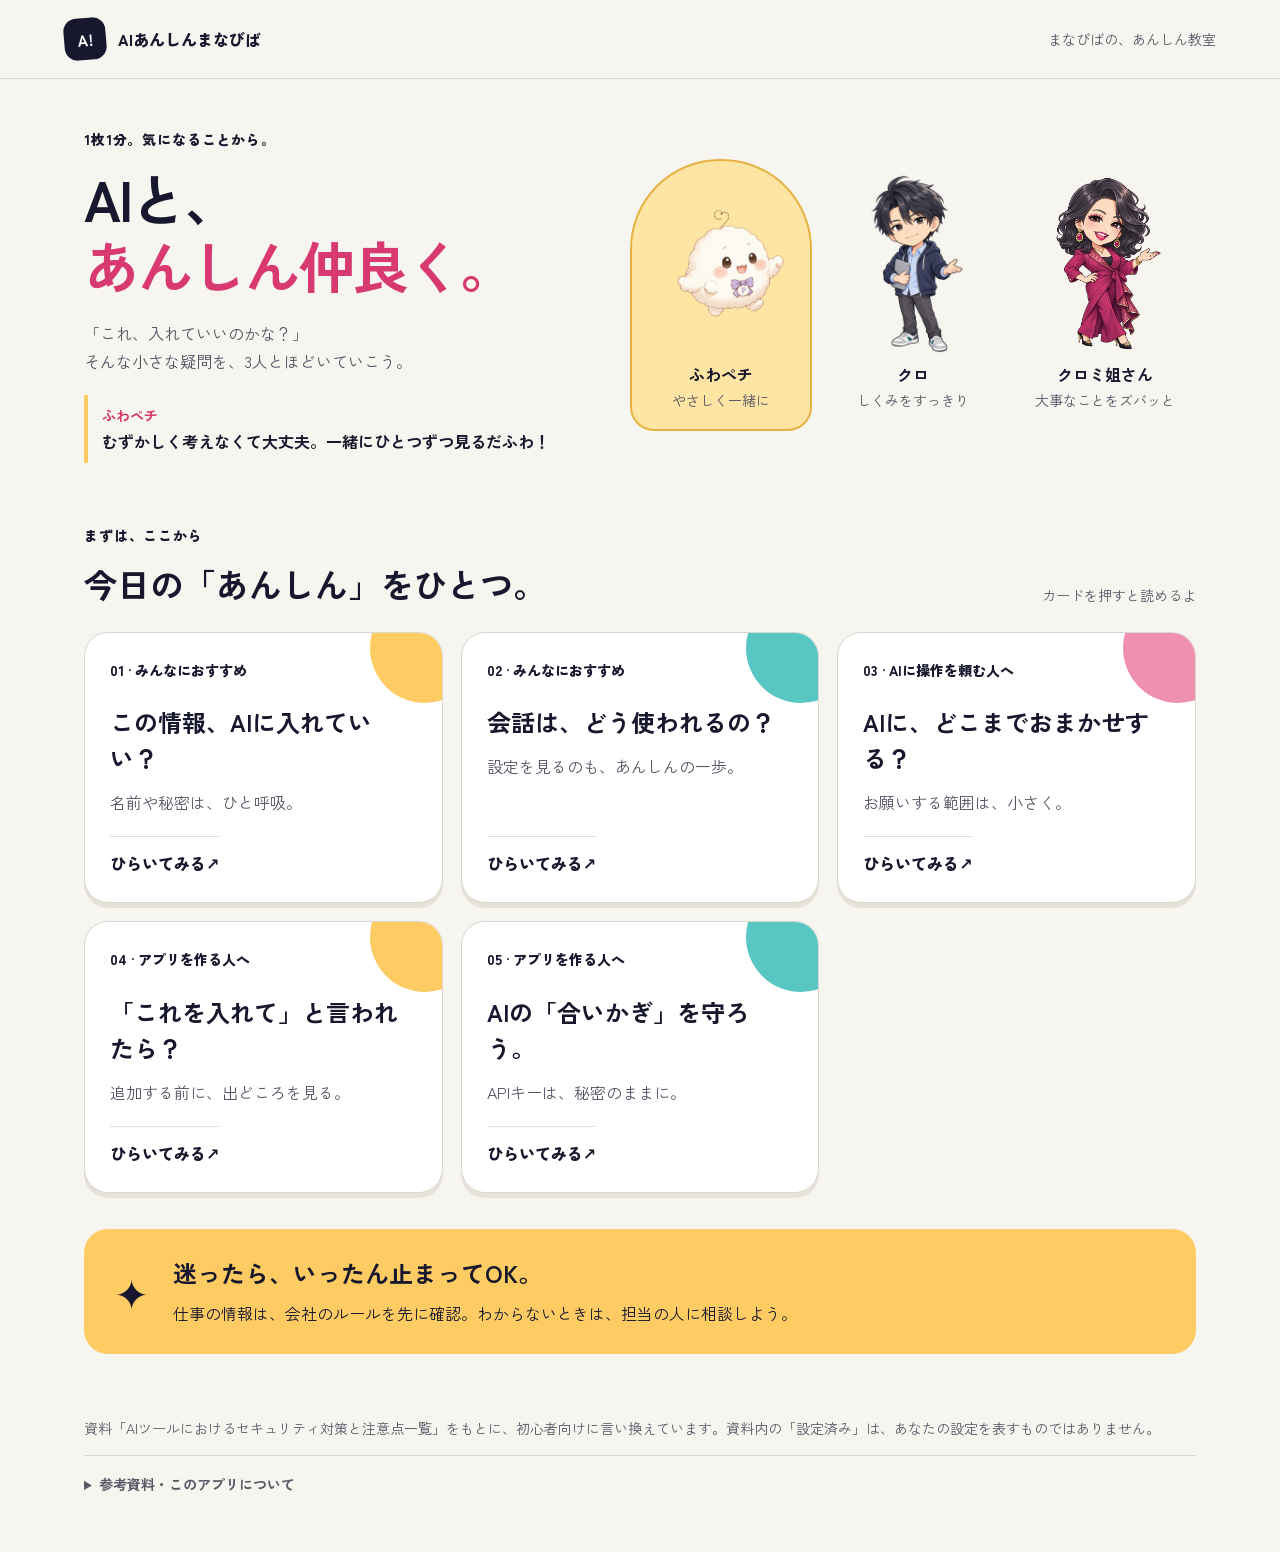
==== security/index.html @ ecbb1525 "Add beginner-friendly AI security learning app" ====
<!doctype html><html lang="ja"><head><meta charset="utf-8"><meta name="viewport" content="width=device-width,initial-scale=1"><meta name="theme-color" content="#ffcc64"><meta name="description" content="ふわペチ、クロ、クロミ姐さんと、AIを安心して使うコツをやさしく学ぼう。"><title>AIあんしんまなびば</title><link rel="stylesheet" href="styles.css"></head><body>
<header><a class="brand" href="#"><b>A!</b> AIあんしんまなびば</a><span class="family">まなびばの、あんしん教室</span></header>
<main><section class="welcome"><div><p class="eyebrow">1枚1分。気になることから。</p><h1>AIと、<br><em>あんしん仲良く。</em></h1><p class="lead">「これ、入れていいのかな？」<br>そんな小さな疑問を、3人とほどいていこう。</p><div class="bubble" id="greeting" aria-live="polite"></div></div><div class="guides" aria-label="案内役を選ぶ"><button data-guide="pechi" aria-pressed="true"><img src="assets/pechi.png" alt=""><strong>ふわペチ</strong><span>やさしく一緒に</span></button><button data-guide="kuro" aria-pressed="false"><img src="assets/kuro.png" alt=""><strong>クロ</strong><span>しくみをすっきり</span></button><button data-guide="kuromi" aria-pressed="false"><img src="assets/kuromi.png" alt=""><strong>クロミ姐さん</strong><span>大事なことをズバッと</span></button></div></section>
<section class="lesson-section" aria-labelledby="lessonTitle"><div class="section-head"><div><p class="eyebrow">まずは、ここから</p><h2 id="lessonTitle">今日の「あんしん」をひとつ。</h2></div><span>カードを押すと読めるよ</span></div><div class="grid" id="cards"></div></section>
<aside class="promise"><span aria-hidden="true">✦</span><div><h2>迷ったら、いったん止まってOK。</h2><p>仕事の情報は、会社のルールを先に確認。わからないときは、担当の人に相談しよう。</p></div></aside>
<footer><p>資料「AIツールにおけるセキュリティ対策と注意点一覧」をもとに、初心者向けに言い換えています。資料内の「設定済み」は、あなたの設定を表すものではありません。</p><details><summary>参考資料・このアプリについて</summary><p>学習設定／入力情報の工夫／追加プログラムの安全確認／APIキーの保護／AIに渡す権限、の5項目を扱います。</p><a href="https://www.ipa.go.jp/digital/ai/security/ai_security_tips.html" target="_blank" rel="noopener noreferrer">IPA：AI利用者のためのセキュリティ豆知識 ↗</a><p>このアプリは、AIサービスの設定確認や安全性の判定を行いません。練習は例文だけを使い、個人情報を入力する欄はありません。2026年9月27日作成。</p></details></footer></main>
<dialog id="lesson" aria-labelledby="dialogTitle"><div class="dialog-top"><span id="lessonLabel"></span><button id="close" aria-label="閉じる">×</button></div><div class="dialog-body"><h2 id="dialogTitle"></h2><div class="mentor"><img id="mentorImage" alt=""><p id="mentorLine"></p></div><p id="explanation"></p><div class="example"><strong>たとえば、こんなふうに</strong><p id="example"></p></div><div class="action"><strong>今日できること</strong><p id="action"></p></div><details><summary>もう少し知りたい</summary><p id="more"></p></details><section class="quiz"><h3>ちょこっと確認</h3><p id="question"></p><div id="answers"></div><p id="feedback" role="status"></p></section><button id="finish" class="primary">わかった！ カードに戻る</button></div></dialog><script src="app.js"></script></body></html>
---- security/styles.css ----
@import url('https://fonts.googleapis.com/css2?family=Zen+Kaku+Gothic+New:wght@400;500;700;900&display=swap');
:root{--ink:#17182d;--paper:#f7f5ef;--pink:#d73970;--yellow:#ffcc64;--aqua:#58c6c2}*{box-sizing:border-box}body{margin:0;background:var(--paper);color:var(--ink);font-family:'Zen Kaku Gothic New',system-ui,sans-serif;line-height:1.75;font-size:16px}button,a,summary{-webkit-tap-highlight-color:transparent}button{font:inherit;color:inherit;cursor:pointer}button:focus-visible,a:focus-visible,summary:focus-visible{outline:3px solid #215caf;outline-offset:5px}header{display:flex;align-items:center;justify-content:space-between;border-bottom:1px solid #dcd9d0;padding:18px 5vw;gap:16px}.brand{font-weight:900;text-decoration:none;color:var(--ink);display:flex;align-items:center;gap:12px}.brand b{background:var(--ink);color:white;display:grid;place-items:center;width:42px;height:42px;border-radius:13px;transform:rotate(-5deg)}.family{font-size:14px;color:#555565}main{max-width:1240px;padding:0 5vw;margin:auto}.welcome{display:grid;grid-template-columns:1fr 1.1fr;align-items:center;gap:32px;padding:48px 0 40px}.eyebrow{font-size:14px;font-weight:900;letter-spacing:.06em;margin:0 0 12px}h1{font-size:clamp(36px,4.4vw,62px);line-height:1.2;letter-spacing:-.04em;margin:0}h1 em{color:var(--pink);font-style:normal}.lead{color:#525263;margin:20px 0}.bubble{border-left:4px solid var(--yellow);padding:8px 14px;font-weight:700}.bubble strong{display:block;color:var(--pink);font-size:14px}.guides{display:flex;align-items:end;gap:10px}.guides button{flex:1;min-width:0;border:2px solid transparent;border-radius:90px 90px 24px 24px;background:transparent;padding:12px 5px 16px;transition:.25s}.guides button[aria-pressed=true]{background:#ffe5a4;border-color:#e5b344}.guides button:hover{transform:translateY(-5px)}.guides img{width:100%;height:180px;object-fit:contain;animation:float 5s ease-in-out infinite}.guides button:nth-child(2) img{animation-delay:-1.7s}.guides button:nth-child(3) img{animation-delay:-3.2s}.guides strong{display:block;font-size:16px}.guides span{font-size:14px;display:block;color:#525263}.section-head{display:flex;align-items:end;justify-content:space-between;gap:20px;margin:20px 0 24px}h2{font-size:clamp(24px,2.6vw,34px);line-height:1.45;margin:0}.section-head>span{font-size:14px;color:#555565}.grid{display:grid;grid-template-columns:repeat(3,1fr);gap:18px}.card{border:1px solid #dad7ce;background:white;border-radius:24px;min-height:240px;padding:25px;text-align:left;position:relative;overflow:hidden;box-shadow:0 5px 0 #e6e2d9;display:flex;flex-direction:column;transition:transform .25s,box-shadow .25s}.card:hover{transform:translateY(-6px);box-shadow:0 15px 30px #17182d15}.card .number{font-size:14px;font-weight:900}.card h3{font-size:24px;line-height:1.5;margin:22px 0 12px;position:relative}.card p{margin:0 0 20px;color:#555565}.card .read{border-top:1px solid #e3dfd7;padding-top:12px;margin-top:auto;font-weight:900;display:flex;justify-content:space-between}.card::before{content:'';position:absolute;width:110px;height:110px;border-radius:50%;right:-38px;top:-40px;background:var(--accent)}.card.done .read{color:#16706c}.promise{background:var(--yellow);border-radius:24px;padding:26px 30px;display:flex;align-items:center;gap:24px;margin:36px 0}.promise>span{font-size:42px}.promise h2{font-size:24px}.promise p{margin:8px 0 0}footer{color:#595968;font-size:14px;padding:12px 0 40px}footer a{color:#174f83}details{border-top:1px solid #d9d5cb;padding:16px 0}summary{cursor:pointer;font-weight:700}dialog{border:0;border-radius:28px;width:min(760px,calc(100% - 28px));max-height:90vh;padding:0;color:var(--ink);background:var(--paper);box-shadow:0 30px 80px #0004}dialog::backdrop{background:#17182dbb;backdrop-filter:blur(5px)}.dialog-top{position:sticky;top:0;background:var(--paper);padding:16px 26px;display:flex;justify-content:space-between;align-items:center;z-index:2;border-bottom:1px solid #ddd8cb;font-weight:900}.dialog-top button{border:0;border-radius:50%;width:42px;height:42px;background:#e6e2d9;font-size:28px}.dialog-body{padding:20px 32px 32px}.mentor{display:flex;align-items:center;gap:18px;margin:18px 0}.mentor img{width:92px;height:105px;object-fit:contain}.mentor p{border-radius:18px;background:#fff;padding:16px;font-weight:700;margin:0;flex:1}.example,.action{border-radius:18px;padding:18px 22px;margin:18px 0;background:white}.example p,.action p{margin:8px 0 0;white-space:pre-line}.action{background:#d6f1ee}.quiz{margin-top:14px;padding:20px;border:1px solid #d7d1c5;border-radius:20px}.quiz h3{margin:0}.quiz button{border:1px solid #bab5a9;background:white;border-radius:14px;padding:12px 16px;width:100%;margin:5px 0;text-align:left}.quiz button.selected{border:2px solid #19766c;background:#d6f1ee}#feedback{margin:12px 0 0;font-weight:700}.primary{background:var(--ink);color:white;border:0;border-radius:999px;padding:14px 24px;margin-top:22px;width:100%}@keyframes float{50%{transform:translateY(-8px) rotate(1deg)}}@media(max-width:900px){.welcome{grid-template-columns:1fr}.guides{max-width:620px}.grid{grid-template-columns:repeat(2,1fr)}}@media(max-width:560px){.family{display:none}main{padding:0 20px}.welcome{padding-top:32px;gap:22px}.guides img{height:120px}.guides strong{font-size:14px}.guides span{display:none}.section-head{display:block}.section-head>span{display:block;margin-top:10px}.grid{grid-template-columns:1fr}.card{min-height:210px}.promise{padding:22px;gap:14px}.promise>span{display:none}.dialog-body{padding:20px}.mentor{gap:10px}.mentor img{width:70px;height:90px}.mentor p{padding:12px}}@media(prefers-reduced-motion:reduce){*,*::before{animation:none!important;transition:none!important;scroll-behavior:auto!important}}
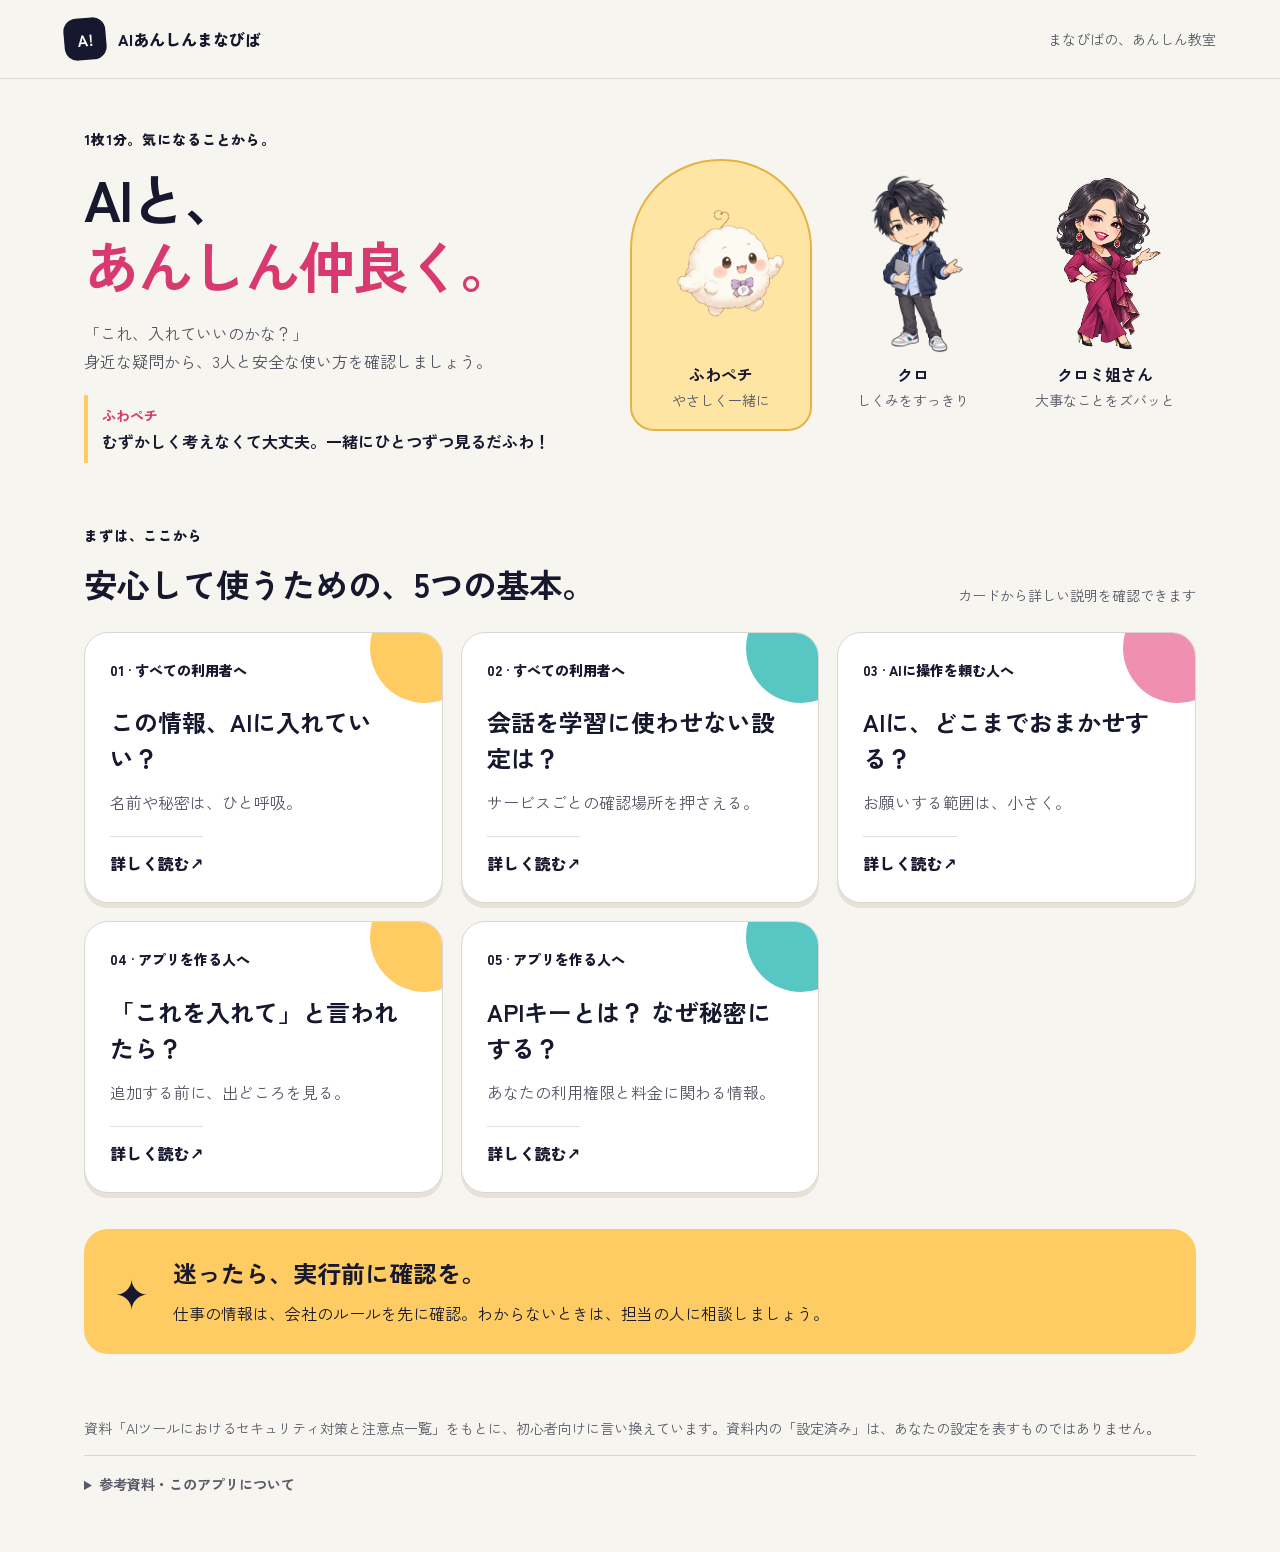
==== commit ea05fb78: "Clarify AI privacy settings and API key risks for adult learners" ====
--- a/security/index.html
+++ b/security/index.html
@@ -1,7 +1,7 @@
 <!doctype html><html lang="ja"><head><meta charset="utf-8"><meta name="viewport" content="width=device-width,initial-scale=1"><meta name="theme-color" content="#ffcc64"><meta name="description" content="ふわペチ、クロ、クロミ姐さんと、AIを安心して使うコツをやさしく学ぼう。"><title>AIあんしんまなびば</title><link rel="stylesheet" href="styles.css"></head><body>
 <header><a class="brand" href="#"><b>A!</b> AIあんしんまなびば</a><span class="family">まなびばの、あんしん教室</span></header>
-<main><section class="welcome"><div><p class="eyebrow">1枚1分。気になることから。</p><h1>AIと、<br><em>あんしん仲良く。</em></h1><p class="lead">「これ、入れていいのかな？」<br>そんな小さな疑問を、3人とほどいていこう。</p><div class="bubble" id="greeting" aria-live="polite"></div></div><div class="guides" aria-label="案内役を選ぶ"><button data-guide="pechi" aria-pressed="true"><img src="assets/pechi.png" alt=""><strong>ふわペチ</strong><span>やさしく一緒に</span></button><button data-guide="kuro" aria-pressed="false"><img src="assets/kuro.png" alt=""><strong>クロ</strong><span>しくみをすっきり</span></button><button data-guide="kuromi" aria-pressed="false"><img src="assets/kuromi.png" alt=""><strong>クロミ姐さん</strong><span>大事なことをズバッと</span></button></div></section>
-<section class="lesson-section" aria-labelledby="lessonTitle"><div class="section-head"><div><p class="eyebrow">まずは、ここから</p><h2 id="lessonTitle">今日の「あんしん」をひとつ。</h2></div><span>カードを押すと読めるよ</span></div><div class="grid" id="cards"></div></section>
-<aside class="promise"><span aria-hidden="true">✦</span><div><h2>迷ったら、いったん止まってOK。</h2><p>仕事の情報は、会社のルールを先に確認。わからないときは、担当の人に相談しよう。</p></div></aside>
-<footer><p>資料「AIツールにおけるセキュリティ対策と注意点一覧」をもとに、初心者向けに言い換えています。資料内の「設定済み」は、あなたの設定を表すものではありません。</p><details><summary>参考資料・このアプリについて</summary><p>学習設定／入力情報の工夫／追加プログラムの安全確認／APIキーの保護／AIに渡す権限、の5項目を扱います。</p><a href="https://www.ipa.go.jp/digital/ai/security/ai_security_tips.html" target="_blank" rel="noopener noreferrer">IPA：AI利用者のためのセキュリティ豆知識 ↗</a><p>このアプリは、AIサービスの設定確認や安全性の判定を行いません。練習は例文だけを使い、個人情報を入力する欄はありません。2026年9月27日作成。</p></details></footer></main>
-<dialog id="lesson" aria-labelledby="dialogTitle"><div class="dialog-top"><span id="lessonLabel"></span><button id="close" aria-label="閉じる">×</button></div><div class="dialog-body"><h2 id="dialogTitle"></h2><div class="mentor"><img id="mentorImage" alt=""><p id="mentorLine"></p></div><p id="explanation"></p><div class="example"><strong>たとえば、こんなふうに</strong><p id="example"></p></div><div class="action"><strong>今日できること</strong><p id="action"></p></div><details><summary>もう少し知りたい</summary><p id="more"></p></details><section class="quiz"><h3>ちょこっと確認</h3><p id="question"></p><div id="answers"></div><p id="feedback" role="status"></p></section><button id="finish" class="primary">わかった！ カードに戻る</button></div></dialog><script src="app.js"></script></body></html>
+<main><section class="welcome"><div><p class="eyebrow">1枚1分。気になることから。</p><h1>AIと、<br><em>あんしん仲良く。</em></h1><p class="lead">「これ、入れていいのかな？」<br>身近な疑問から、3人と安全な使い方を確認しましょう。</p><div class="bubble" id="greeting" aria-live="polite"></div></div><div class="guides" aria-label="案内役を選ぶ"><button data-guide="pechi" aria-pressed="true"><img src="assets/pechi.png" alt=""><strong>ふわペチ</strong><span>やさしく一緒に</span></button><button data-guide="kuro" aria-pressed="false"><img src="assets/kuro.png" alt=""><strong>クロ</strong><span>しくみをすっきり</span></button><button data-guide="kuromi" aria-pressed="false"><img src="assets/kuromi.png" alt=""><strong>クロミ姐さん</strong><span>大事なことをズバッと</span></button></div></section>
+<section class="lesson-section" aria-labelledby="lessonTitle"><div class="section-head"><div><p class="eyebrow">まずは、ここから</p><h2 id="lessonTitle">安心して使うための、5つの基本。</h2></div><span>カードから詳しい説明を確認できます</span></div><div class="grid" id="cards"></div></section>
+<aside class="promise"><span aria-hidden="true">✦</span><div><h2>迷ったら、実行前に確認を。</h2><p>仕事の情報は、会社のルールを先に確認。わからないときは、担当の人に相談しましょう。</p></div></aside>
+<footer><p>資料「AIツールにおけるセキュリティ対策と注意点一覧」をもとに、初心者向けに言い換えています。資料内の「設定済み」は、あなたの設定を表すものではありません。</p><details><summary>参考資料・このアプリについて</summary><p>学習設定／入力情報の工夫／追加プログラムの安全確認／APIキーの保護／AIに渡す権限、の5項目を扱います。</p><a href="https://www.ipa.go.jp/digital/ai/security/ai_security_tips.html" target="_blank" rel="noopener noreferrer">IPA：AI利用者のためのセキュリティ豆知識 ↗</a><p>設定手順の公式案内（2026年9月27日確認・主に個人向けアカウント）：</p><p><a href="https://help.openai.com/en/articles/7730893-data-controls-in-chatgpt" target="_blank" rel="noopener noreferrer">ChatGPT：データコントロール</a><br><a href="https://support.google.com/gemini/answer/13278892?hl=ja&amp;co=GENIE.Platform%3DDesktop" target="_blank" rel="noopener noreferrer">Gemini：アクティビティの管理</a><br><a href="https://privacy.claude.com/en/articles/12109829-how-do-i-change-my-model-improvement-privacy-settings" target="_blank" rel="noopener noreferrer">Claude：モデル改善のプライバシー設定</a></p><p>このアプリは、AIサービスの設定確認や安全性の判定を行いません。練習は例文だけを使い、個人情報を入力する欄はありません。2026年9月27日作成。</p></details></footer></main>
+<dialog id="lesson" aria-labelledby="dialogTitle"><div class="dialog-top"><span id="lessonLabel"></span><button id="close" aria-label="閉じる">×</button></div><div class="dialog-body"><h2 id="dialogTitle"></h2><div class="mentor"><img id="mentorImage" alt=""><p id="mentorLine"></p></div><p id="explanation"></p><div class="example"><strong>たとえば、こんなふうに</strong><p id="example"></p></div><div class="action"><strong>確認・対応すること</strong><p id="action"></p></div><details><summary>もう少し知りたい</summary><p id="more"></p></details><section class="quiz"><h3>理解を確認</h3><p id="question"></p><div id="answers"></div><p id="feedback" role="status"></p></section><button id="finish" class="primary">確認しました。カードに戻る</button></div></dialog><script src="app.js"></script></body></html>
--- a/security/styles.css
+++ b/security/styles.css
@@ -1,2 +1,4 @@
 @import url('https://fonts.googleapis.com/css2?family=Zen+Kaku+Gothic+New:wght@400;500;700;900&display=swap');
 :root{--ink:#17182d;--paper:#f7f5ef;--pink:#d73970;--yellow:#ffcc64;--aqua:#58c6c2}*{box-sizing:border-box}body{margin:0;background:var(--paper);color:var(--ink);font-family:'Zen Kaku Gothic New',system-ui,sans-serif;line-height:1.75;font-size:16px}button,a,summary{-webkit-tap-highlight-color:transparent}button{font:inherit;color:inherit;cursor:pointer}button:focus-visible,a:focus-visible,summary:focus-visible{outline:3px solid #215caf;outline-offset:5px}header{display:flex;align-items:center;justify-content:space-between;border-bottom:1px solid #dcd9d0;padding:18px 5vw;gap:16px}.brand{font-weight:900;text-decoration:none;color:var(--ink);display:flex;align-items:center;gap:12px}.brand b{background:var(--ink);color:white;display:grid;place-items:center;width:42px;height:42px;border-radius:13px;transform:rotate(-5deg)}.family{font-size:14px;color:#555565}main{max-width:1240px;padding:0 5vw;margin:auto}.welcome{display:grid;grid-template-columns:1fr 1.1fr;align-items:center;gap:32px;padding:48px 0 40px}.eyebrow{font-size:14px;font-weight:900;letter-spacing:.06em;margin:0 0 12px}h1{font-size:clamp(36px,4.4vw,62px);line-height:1.2;letter-spacing:-.04em;margin:0}h1 em{color:var(--pink);font-style:normal}.lead{color:#525263;margin:20px 0}.bubble{border-left:4px solid var(--yellow);padding:8px 14px;font-weight:700}.bubble strong{display:block;color:var(--pink);font-size:14px}.guides{display:flex;align-items:end;gap:10px}.guides button{flex:1;min-width:0;border:2px solid transparent;border-radius:90px 90px 24px 24px;background:transparent;padding:12px 5px 16px;transition:.25s}.guides button[aria-pressed=true]{background:#ffe5a4;border-color:#e5b344}.guides button:hover{transform:translateY(-5px)}.guides img{width:100%;height:180px;object-fit:contain;animation:float 5s ease-in-out infinite}.guides button:nth-child(2) img{animation-delay:-1.7s}.guides button:nth-child(3) img{animation-delay:-3.2s}.guides strong{display:block;font-size:16px}.guides span{font-size:14px;display:block;color:#525263}.section-head{display:flex;align-items:end;justify-content:space-between;gap:20px;margin:20px 0 24px}h2{font-size:clamp(24px,2.6vw,34px);line-height:1.45;margin:0}.section-head>span{font-size:14px;color:#555565}.grid{display:grid;grid-template-columns:repeat(3,1fr);gap:18px}.card{border:1px solid #dad7ce;background:white;border-radius:24px;min-height:240px;padding:25px;text-align:left;position:relative;overflow:hidden;box-shadow:0 5px 0 #e6e2d9;display:flex;flex-direction:column;transition:transform .25s,box-shadow .25s}.card:hover{transform:translateY(-6px);box-shadow:0 15px 30px #17182d15}.card .number{font-size:14px;font-weight:900}.card h3{font-size:24px;line-height:1.5;margin:22px 0 12px;position:relative}.card p{margin:0 0 20px;color:#555565}.card .read{border-top:1px solid #e3dfd7;padding-top:12px;margin-top:auto;font-weight:900;display:flex;justify-content:space-between}.card::before{content:'';position:absolute;width:110px;height:110px;border-radius:50%;right:-38px;top:-40px;background:var(--accent)}.card.done .read{color:#16706c}.promise{background:var(--yellow);border-radius:24px;padding:26px 30px;display:flex;align-items:center;gap:24px;margin:36px 0}.promise>span{font-size:42px}.promise h2{font-size:24px}.promise p{margin:8px 0 0}footer{color:#595968;font-size:14px;padding:12px 0 40px}footer a{color:#174f83}details{border-top:1px solid #d9d5cb;padding:16px 0}summary{cursor:pointer;font-weight:700}dialog{border:0;border-radius:28px;width:min(760px,calc(100% - 28px));max-height:90vh;padding:0;color:var(--ink);background:var(--paper);box-shadow:0 30px 80px #0004}dialog::backdrop{background:#17182dbb;backdrop-filter:blur(5px)}.dialog-top{position:sticky;top:0;background:var(--paper);padding:16px 26px;display:flex;justify-content:space-between;align-items:center;z-index:2;border-bottom:1px solid #ddd8cb;font-weight:900}.dialog-top button{border:0;border-radius:50%;width:42px;height:42px;background:#e6e2d9;font-size:28px}.dialog-body{padding:20px 32px 32px}.mentor{display:flex;align-items:center;gap:18px;margin:18px 0}.mentor img{width:92px;height:105px;object-fit:contain}.mentor p{border-radius:18px;background:#fff;padding:16px;font-weight:700;margin:0;flex:1}.example,.action{border-radius:18px;padding:18px 22px;margin:18px 0;background:white}.example p,.action p{margin:8px 0 0;white-space:pre-line}.action{background:#d6f1ee}.quiz{margin-top:14px;padding:20px;border:1px solid #d7d1c5;border-radius:20px}.quiz h3{margin:0}.quiz button{border:1px solid #bab5a9;background:white;border-radius:14px;padding:12px 16px;width:100%;margin:5px 0;text-align:left}.quiz button.selected{border:2px solid #19766c;background:#d6f1ee}#feedback{margin:12px 0 0;font-weight:700}.primary{background:var(--ink);color:white;border:0;border-radius:999px;padding:14px 24px;margin-top:22px;width:100%}@keyframes float{50%{transform:translateY(-8px) rotate(1deg)}}@media(max-width:900px){.welcome{grid-template-columns:1fr}.guides{max-width:620px}.grid{grid-template-columns:repeat(2,1fr)}}@media(max-width:560px){.family{display:none}main{padding:0 20px}.welcome{padding-top:32px;gap:22px}.guides img{height:120px}.guides strong{font-size:14px}.guides span{display:none}.section-head{display:block}.section-head>span{display:block;margin-top:10px}.grid{grid-template-columns:1fr}.card{min-height:210px}.promise{padding:22px;gap:14px}.promise>span{display:none}.dialog-body{padding:20px}.mentor{gap:10px}.mentor img{width:70px;height:90px}.mentor p{padding:12px}}@media(prefers-reduced-motion:reduce){*,*::before{animation:none!important;transition:none!important;scroll-behavior:auto!important}}
+
+#more{white-space:pre-line}
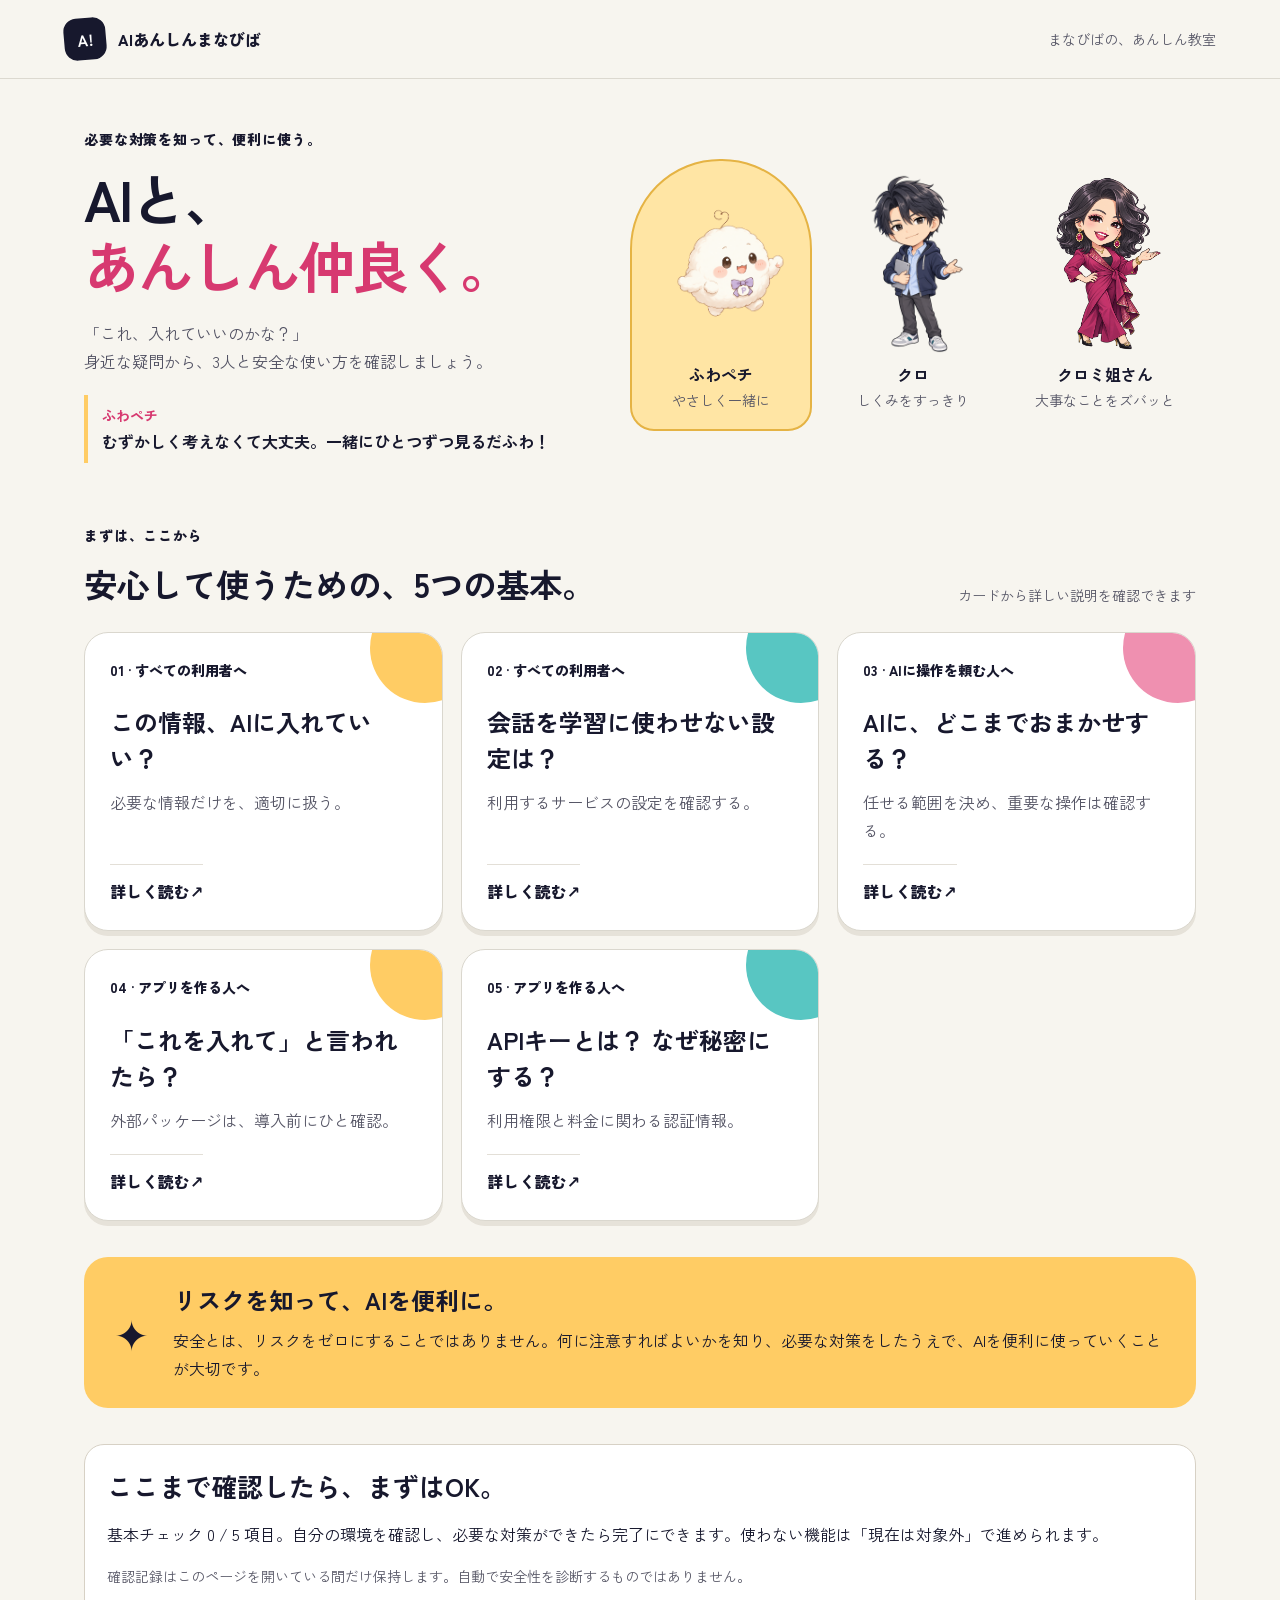
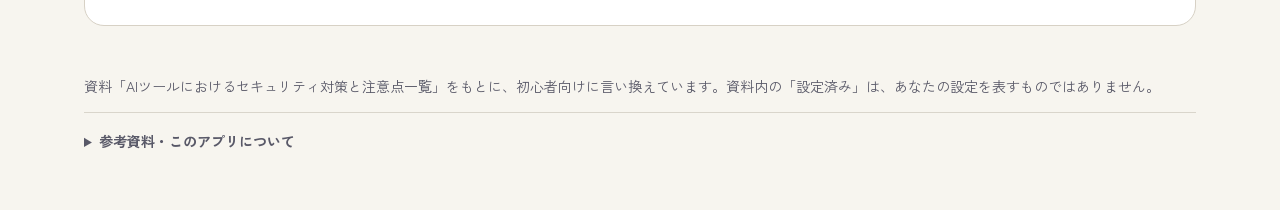
==== commit 042b7b00: "Make AI security guidance practical with environment checks and completion flow" ====
--- a/security/index.html
+++ b/security/index.html
@@ -1,7 +1,7 @@
 <!doctype html><html lang="ja"><head><meta charset="utf-8"><meta name="viewport" content="width=device-width,initial-scale=1"><meta name="theme-color" content="#ffcc64"><meta name="description" content="ふわペチ、クロ、クロミ姐さんと、AIを安心して使うコツをやさしく学ぼう。"><title>AIあんしんまなびば</title><link rel="stylesheet" href="styles.css"></head><body>
 <header><a class="brand" href="#"><b>A!</b> AIあんしんまなびば</a><span class="family">まなびばの、あんしん教室</span></header>
-<main><section class="welcome"><div><p class="eyebrow">1枚1分。気になることから。</p><h1>AIと、<br><em>あんしん仲良く。</em></h1><p class="lead">「これ、入れていいのかな？」<br>身近な疑問から、3人と安全な使い方を確認しましょう。</p><div class="bubble" id="greeting" aria-live="polite"></div></div><div class="guides" aria-label="案内役を選ぶ"><button data-guide="pechi" aria-pressed="true"><img src="assets/pechi.png" alt=""><strong>ふわペチ</strong><span>やさしく一緒に</span></button><button data-guide="kuro" aria-pressed="false"><img src="assets/kuro.png" alt=""><strong>クロ</strong><span>しくみをすっきり</span></button><button data-guide="kuromi" aria-pressed="false"><img src="assets/kuromi.png" alt=""><strong>クロミ姐さん</strong><span>大事なことをズバッと</span></button></div></section>
+<main><section class="welcome"><div><p class="eyebrow">必要な対策を知って、便利に使う。</p><h1>AIと、<br><em>あんしん仲良く。</em></h1><p class="lead">「これ、入れていいのかな？」<br>身近な疑問から、3人と安全な使い方を確認しましょう。</p><div class="bubble" id="greeting" aria-live="polite"></div></div><div class="guides" aria-label="案内役を選ぶ"><button data-guide="pechi" aria-pressed="true"><img src="assets/pechi.png" alt=""><strong>ふわペチ</strong><span>やさしく一緒に</span></button><button data-guide="kuro" aria-pressed="false"><img src="assets/kuro.png" alt=""><strong>クロ</strong><span>しくみをすっきり</span></button><button data-guide="kuromi" aria-pressed="false"><img src="assets/kuromi.png" alt=""><strong>クロミ姐さん</strong><span>大事なことをズバッと</span></button></div></section>
 <section class="lesson-section" aria-labelledby="lessonTitle"><div class="section-head"><div><p class="eyebrow">まずは、ここから</p><h2 id="lessonTitle">安心して使うための、5つの基本。</h2></div><span>カードから詳しい説明を確認できます</span></div><div class="grid" id="cards"></div></section>
-<aside class="promise"><span aria-hidden="true">✦</span><div><h2>迷ったら、実行前に確認を。</h2><p>仕事の情報は、会社のルールを先に確認。わからないときは、担当の人に相談しましょう。</p></div></aside>
-<footer><p>資料「AIツールにおけるセキュリティ対策と注意点一覧」をもとに、初心者向けに言い換えています。資料内の「設定済み」は、あなたの設定を表すものではありません。</p><details><summary>参考資料・このアプリについて</summary><p>学習設定／入力情報の工夫／追加プログラムの安全確認／APIキーの保護／AIに渡す権限、の5項目を扱います。</p><a href="https://www.ipa.go.jp/digital/ai/security/ai_security_tips.html" target="_blank" rel="noopener noreferrer">IPA：AI利用者のためのセキュリティ豆知識 ↗</a><p>設定手順の公式案内（2026年9月27日確認・主に個人向けアカウント）：</p><p><a href="https://help.openai.com/en/articles/7730893-data-controls-in-chatgpt" target="_blank" rel="noopener noreferrer">ChatGPT：データコントロール</a><br><a href="https://support.google.com/gemini/answer/13278892?hl=ja&amp;co=GENIE.Platform%3DDesktop" target="_blank" rel="noopener noreferrer">Gemini：アクティビティの管理</a><br><a href="https://privacy.claude.com/en/articles/12109829-how-do-i-change-my-model-improvement-privacy-settings" target="_blank" rel="noopener noreferrer">Claude：モデル改善のプライバシー設定</a></p><p>このアプリは、AIサービスの設定確認や安全性の判定を行いません。練習は例文だけを使い、個人情報を入力する欄はありません。2026年9月27日作成。</p></details></footer></main>
-<dialog id="lesson" aria-labelledby="dialogTitle"><div class="dialog-top"><span id="lessonLabel"></span><button id="close" aria-label="閉じる">×</button></div><div class="dialog-body"><h2 id="dialogTitle"></h2><div class="mentor"><img id="mentorImage" alt=""><p id="mentorLine"></p></div><p id="explanation"></p><div class="example"><strong>たとえば、こんなふうに</strong><p id="example"></p></div><div class="action"><strong>確認・対応すること</strong><p id="action"></p></div><details><summary>もう少し知りたい</summary><p id="more"></p></details><section class="quiz"><h3>理解を確認</h3><p id="question"></p><div id="answers"></div><p id="feedback" role="status"></p></section><button id="finish" class="primary">確認しました。カードに戻る</button></div></dialog><script src="app.js"></script></body></html>
+<aside class="promise"><span aria-hidden="true">✦</span><div><h2>リスクを知って、AIを便利に。</h2><p>安全とは、リスクをゼロにすることではありません。何に注意すればよいかを知り、必要な対策をしたうえで、AIを便利に使っていくことが大切です。</p></div></aside>
+<section class="completion" aria-labelledby="completionTitle"><h2 id="completionTitle">ここまで確認したら、まずはOK。</h2><p id="completionText" role="status"></p><p>確認記録はこのページを開いている間だけ保持します。自動で安全性を診断するものではありません。</p></section><footer><p>資料「AIツールにおけるセキュリティ対策と注意点一覧」をもとに、初心者向けに言い換えています。資料内の「設定済み」は、あなたの設定を表すものではありません。</p><details><summary>参考資料・このアプリについて</summary><p>学習設定／入力情報の工夫／追加プログラムの安全確認／APIキーの保護／AIに渡す権限、の5項目を扱います。</p><a href="https://www.ipa.go.jp/digital/ai/security/ai_security_tips.html" target="_blank" rel="noopener noreferrer">IPA：AI利用者のためのセキュリティ豆知識 ↗</a><p>設定手順の公式案内（2026年9月27日確認・主に個人向けアカウント）：</p><p><a href="https://help.openai.com/en/articles/7730893-data-controls-in-chatgpt" target="_blank" rel="noopener noreferrer">ChatGPT：データコントロール</a><br><a href="https://support.google.com/gemini/answer/13278892?hl=ja&amp;co=GENIE.Platform%3DDesktop" target="_blank" rel="noopener noreferrer">Gemini：アクティビティの管理</a><br><a href="https://privacy.claude.com/en/articles/12109829-how-do-i-change-my-model-improvement-privacy-settings" target="_blank" rel="noopener noreferrer">Claude：モデル改善のプライバシー設定</a></p><p><a href="https://x.ai/legal/faq" target="_blank" rel="noopener noreferrer">Grok：データの利用設定</a><br><a href="https://github.com/AikidoSec/safe-chain" target="_blank" rel="noopener noreferrer">Aikido Safe Chain：公式導入案内</a><br><a href="https://docs.github.com/en/code-security/concepts/secret-security/push-protection" target="_blank" rel="noopener noreferrer">GitHub：Push protection</a><br><a href="https://vercel.com/docs/environment-variables" target="_blank" rel="noopener noreferrer">Vercel：環境変数</a><br><a href="https://docs.netlify.com/build/configure-builds/environment-variables/" target="_blank" rel="noopener noreferrer">Netlify：環境変数</a></p><p>このアプリは、AIサービスの設定確認や安全性の判定を行いません。練習は例文だけを使い、個人情報を入力する欄はありません。2026年9月27日作成。</p></details></footer></main>
+<dialog id="lesson" aria-labelledby="dialogTitle"><div class="dialog-top"><span id="lessonLabel"></span><button id="close" aria-label="閉じる">×</button></div><div class="dialog-body"><h2 id="dialogTitle"></h2><div class="mentor"><img id="mentorImage" alt=""><p id="mentorLine"></p></div><p id="explanation"></p><div class="example"><strong>たとえば、こんなふうに</strong><p id="example"></p></div><div class="action"><strong>確認・対応すること</strong><p id="action"></p></div><details><summary>もう少し知りたい</summary><p id="more"></p></details><section class="quiz"><h3>理解を確認</h3><p id="question"></p><div id="answers"></div><p id="feedback" role="status"></p></section><section class="basic-check"><h3>自分の環境を確認する</h3><p>下の項目を確認 → 必要なら設定・対策 → 基本チェック完了。読んだだけではなく、ご自身の環境で確認できた項目にチェックしてください。</p><div id="checklist"></div></section><button id="finish" class="primary" disabled>基本チェック完了。カードに戻る</button><button id="skip" class="secondary">現在はこの機能を使わない（対象外）</button></div></dialog><script src="app.js"></script></body></html>
--- a/security/styles.css
+++ b/security/styles.css
@@ -2,3 +2,5 @@
 :root{--ink:#17182d;--paper:#f7f5ef;--pink:#d73970;--yellow:#ffcc64;--aqua:#58c6c2}*{box-sizing:border-box}body{margin:0;background:var(--paper);color:var(--ink);font-family:'Zen Kaku Gothic New',system-ui,sans-serif;line-height:1.75;font-size:16px}button,a,summary{-webkit-tap-highlight-color:transparent}button{font:inherit;color:inherit;cursor:pointer}button:focus-visible,a:focus-visible,summary:focus-visible{outline:3px solid #215caf;outline-offset:5px}header{display:flex;align-items:center;justify-content:space-between;border-bottom:1px solid #dcd9d0;padding:18px 5vw;gap:16px}.brand{font-weight:900;text-decoration:none;color:var(--ink);display:flex;align-items:center;gap:12px}.brand b{background:var(--ink);color:white;display:grid;place-items:center;width:42px;height:42px;border-radius:13px;transform:rotate(-5deg)}.family{font-size:14px;color:#555565}main{max-width:1240px;padding:0 5vw;margin:auto}.welcome{display:grid;grid-template-columns:1fr 1.1fr;align-items:center;gap:32px;padding:48px 0 40px}.eyebrow{font-size:14px;font-weight:900;letter-spacing:.06em;margin:0 0 12px}h1{font-size:clamp(36px,4.4vw,62px);line-height:1.2;letter-spacing:-.04em;margin:0}h1 em{color:var(--pink);font-style:normal}.lead{color:#525263;margin:20px 0}.bubble{border-left:4px solid var(--yellow);padding:8px 14px;font-weight:700}.bubble strong{display:block;color:var(--pink);font-size:14px}.guides{display:flex;align-items:end;gap:10px}.guides button{flex:1;min-width:0;border:2px solid transparent;border-radius:90px 90px 24px 24px;background:transparent;padding:12px 5px 16px;transition:.25s}.guides button[aria-pressed=true]{background:#ffe5a4;border-color:#e5b344}.guides button:hover{transform:translateY(-5px)}.guides img{width:100%;height:180px;object-fit:contain;animation:float 5s ease-in-out infinite}.guides button:nth-child(2) img{animation-delay:-1.7s}.guides button:nth-child(3) img{animation-delay:-3.2s}.guides strong{display:block;font-size:16px}.guides span{font-size:14px;display:block;color:#525263}.section-head{display:flex;align-items:end;justify-content:space-between;gap:20px;margin:20px 0 24px}h2{font-size:clamp(24px,2.6vw,34px);line-height:1.45;margin:0}.section-head>span{font-size:14px;color:#555565}.grid{display:grid;grid-template-columns:repeat(3,1fr);gap:18px}.card{border:1px solid #dad7ce;background:white;border-radius:24px;min-height:240px;padding:25px;text-align:left;position:relative;overflow:hidden;box-shadow:0 5px 0 #e6e2d9;display:flex;flex-direction:column;transition:transform .25s,box-shadow .25s}.card:hover{transform:translateY(-6px);box-shadow:0 15px 30px #17182d15}.card .number{font-size:14px;font-weight:900}.card h3{font-size:24px;line-height:1.5;margin:22px 0 12px;position:relative}.card p{margin:0 0 20px;color:#555565}.card .read{border-top:1px solid #e3dfd7;padding-top:12px;margin-top:auto;font-weight:900;display:flex;justify-content:space-between}.card::before{content:'';position:absolute;width:110px;height:110px;border-radius:50%;right:-38px;top:-40px;background:var(--accent)}.card.done .read{color:#16706c}.promise{background:var(--yellow);border-radius:24px;padding:26px 30px;display:flex;align-items:center;gap:24px;margin:36px 0}.promise>span{font-size:42px}.promise h2{font-size:24px}.promise p{margin:8px 0 0}footer{color:#595968;font-size:14px;padding:12px 0 40px}footer a{color:#174f83}details{border-top:1px solid #d9d5cb;padding:16px 0}summary{cursor:pointer;font-weight:700}dialog{border:0;border-radius:28px;width:min(760px,calc(100% - 28px));max-height:90vh;padding:0;color:var(--ink);background:var(--paper);box-shadow:0 30px 80px #0004}dialog::backdrop{background:#17182dbb;backdrop-filter:blur(5px)}.dialog-top{position:sticky;top:0;background:var(--paper);padding:16px 26px;display:flex;justify-content:space-between;align-items:center;z-index:2;border-bottom:1px solid #ddd8cb;font-weight:900}.dialog-top button{border:0;border-radius:50%;width:42px;height:42px;background:#e6e2d9;font-size:28px}.dialog-body{padding:20px 32px 32px}.mentor{display:flex;align-items:center;gap:18px;margin:18px 0}.mentor img{width:92px;height:105px;object-fit:contain}.mentor p{border-radius:18px;background:#fff;padding:16px;font-weight:700;margin:0;flex:1}.example,.action{border-radius:18px;padding:18px 22px;margin:18px 0;background:white}.example p,.action p{margin:8px 0 0;white-space:pre-line}.action{background:#d6f1ee}.quiz{margin-top:14px;padding:20px;border:1px solid #d7d1c5;border-radius:20px}.quiz h3{margin:0}.quiz button{border:1px solid #bab5a9;background:white;border-radius:14px;padding:12px 16px;width:100%;margin:5px 0;text-align:left}.quiz button.selected{border:2px solid #19766c;background:#d6f1ee}#feedback{margin:12px 0 0;font-weight:700}.primary{background:var(--ink);color:white;border:0;border-radius:999px;padding:14px 24px;margin-top:22px;width:100%}@keyframes float{50%{transform:translateY(-8px) rotate(1deg)}}@media(max-width:900px){.welcome{grid-template-columns:1fr}.guides{max-width:620px}.grid{grid-template-columns:repeat(2,1fr)}}@media(max-width:560px){.family{display:none}main{padding:0 20px}.welcome{padding-top:32px;gap:22px}.guides img{height:120px}.guides strong{font-size:14px}.guides span{display:none}.section-head{display:block}.section-head>span{display:block;margin-top:10px}.grid{grid-template-columns:1fr}.card{min-height:210px}.promise{padding:22px;gap:14px}.promise>span{display:none}.dialog-body{padding:20px}.mentor{gap:10px}.mentor img{width:70px;height:90px}.mentor p{padding:12px}}@media(prefers-reduced-motion:reduce){*,*::before{animation:none!important;transition:none!important;scroll-behavior:auto!important}}
 
 #more{white-space:pre-line}
+
+.basic-check,.completion{border:1px solid #d7d1c5;background:#fff;border-radius:20px;padding:22px;margin:22px 0}.basic-check h3{margin:0}#checklist label{display:flex;align-items:flex-start;gap:12px;margin:14px 0;cursor:pointer}#checklist input{width:20px;height:20px;margin-top:5px;flex-shrink:0;accent-color:#16706c}.primary:disabled{opacity:.45;cursor:not-allowed}.secondary{display:block;width:100%;padding:12px 18px;border:1px solid #bbb5a9;border-radius:999px;background:transparent;margin-top:12px}.completion h2{font-size:26px}.completion p:last-child{font-size:14px;color:#595968}#explanation{white-space:pre-line}
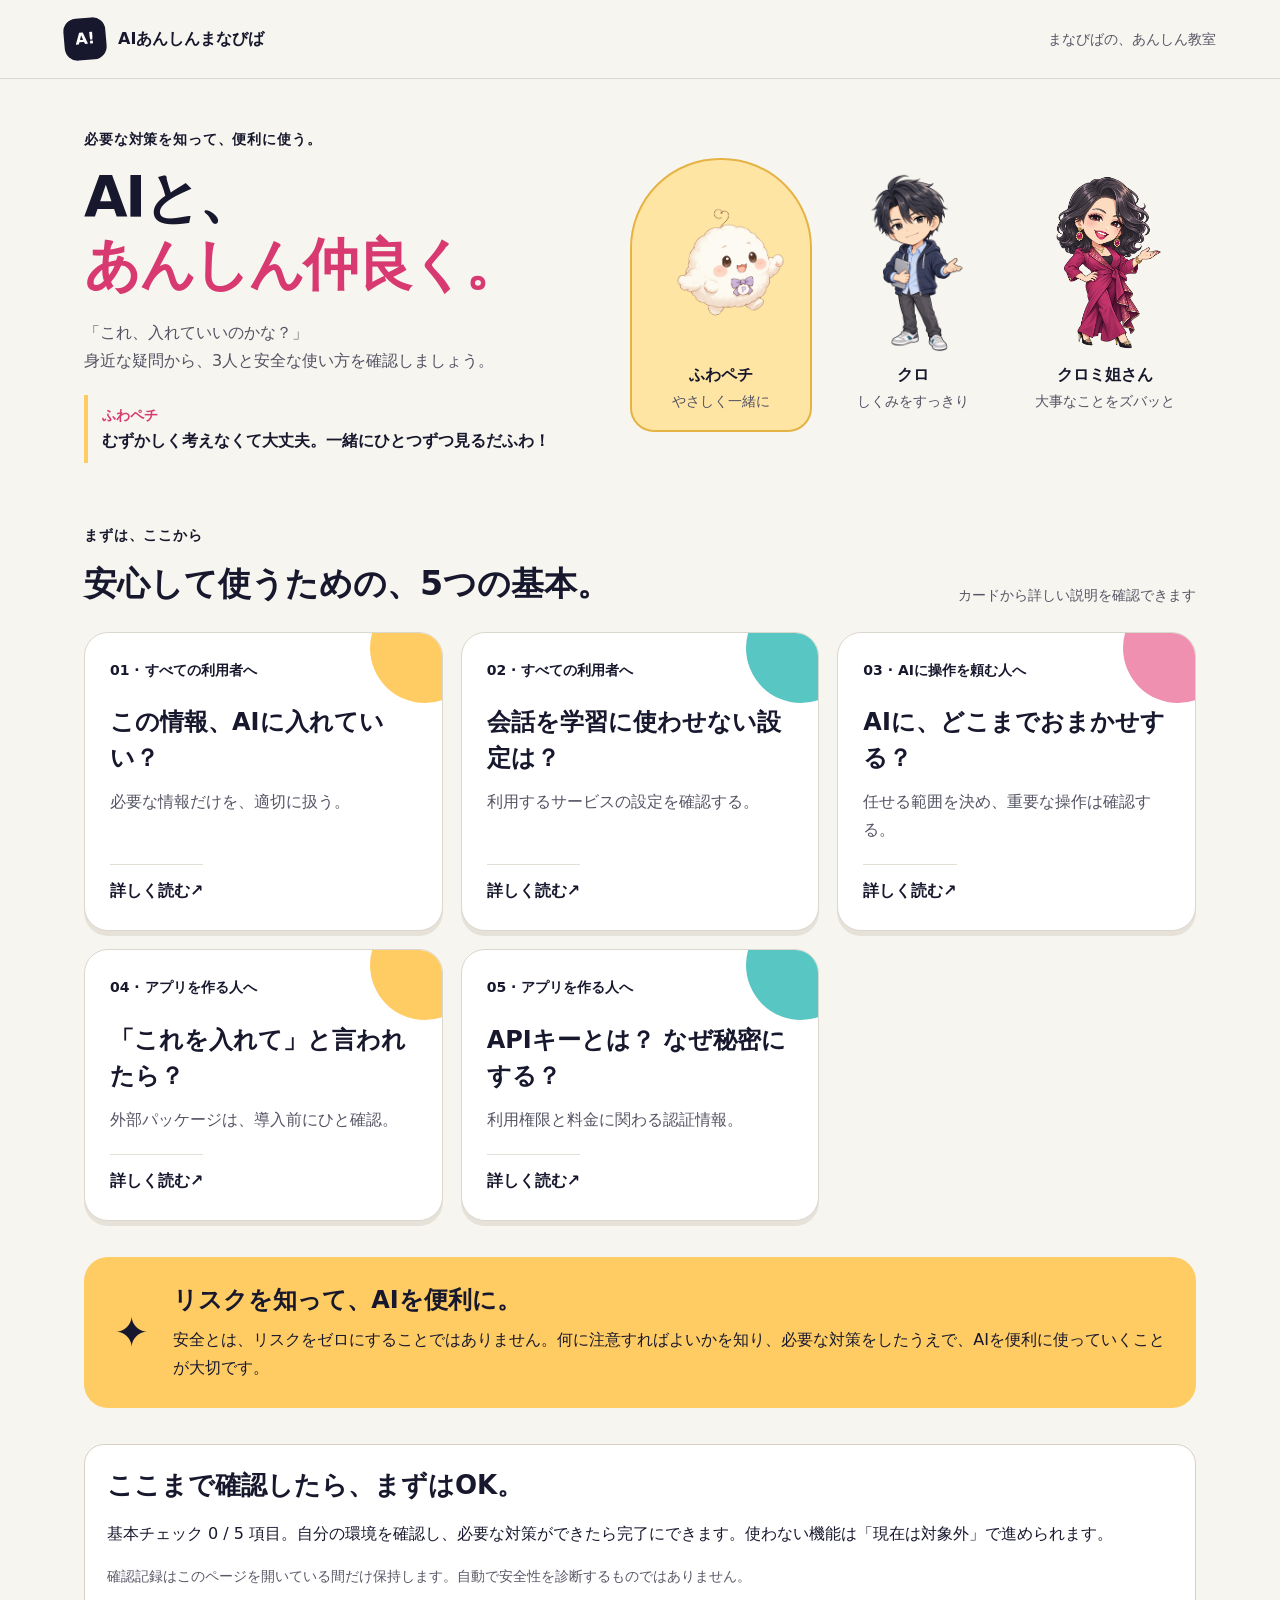
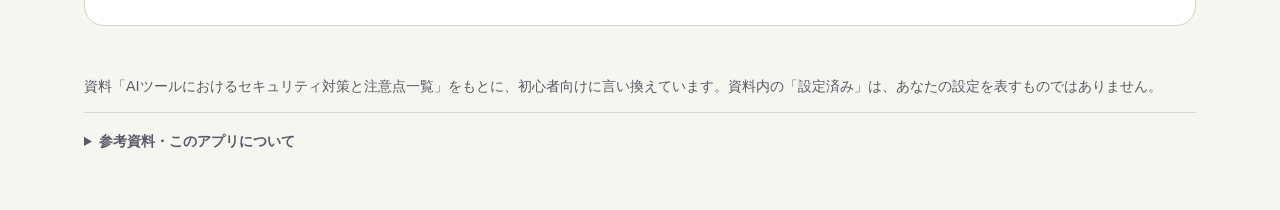
==== commit a111aead: "Add return link to AI Manabiba after basic checks and apply supplied font styles" ====
--- a/security/index.html
+++ b/security/index.html
@@ -3,5 +3,6 @@
 <main><section class="welcome"><div><p class="eyebrow">必要な対策を知って、便利に使う。</p><h1>AIと、<br><em>あんしん仲良く。</em></h1><p class="lead">「これ、入れていいのかな？」<br>身近な疑問から、3人と安全な使い方を確認しましょう。</p><div class="bubble" id="greeting" aria-live="polite"></div></div><div class="guides" aria-label="案内役を選ぶ"><button data-guide="pechi" aria-pressed="true"><img src="assets/pechi.png" alt=""><strong>ふわペチ</strong><span>やさしく一緒に</span></button><button data-guide="kuro" aria-pressed="false"><img src="assets/kuro.png" alt=""><strong>クロ</strong><span>しくみをすっきり</span></button><button data-guide="kuromi" aria-pressed="false"><img src="assets/kuromi.png" alt=""><strong>クロミ姐さん</strong><span>大事なことをズバッと</span></button></div></section>
 <section class="lesson-section" aria-labelledby="lessonTitle"><div class="section-head"><div><p class="eyebrow">まずは、ここから</p><h2 id="lessonTitle">安心して使うための、5つの基本。</h2></div><span>カードから詳しい説明を確認できます</span></div><div class="grid" id="cards"></div></section>
 <aside class="promise"><span aria-hidden="true">✦</span><div><h2>リスクを知って、AIを便利に。</h2><p>安全とは、リスクをゼロにすることではありません。何に注意すればよいかを知り、必要な対策をしたうえで、AIを便利に使っていくことが大切です。</p></div></aside>
-<section class="completion" aria-labelledby="completionTitle"><h2 id="completionTitle">ここまで確認したら、まずはOK。</h2><p id="completionText" role="status"></p><p>確認記録はこのページを開いている間だけ保持します。自動で安全性を診断するものではありません。</p></section><footer><p>資料「AIツールにおけるセキュリティ対策と注意点一覧」をもとに、初心者向けに言い換えています。資料内の「設定済み」は、あなたの設定を表すものではありません。</p><details><summary>参考資料・このアプリについて</summary><p>学習設定／入力情報の工夫／追加プログラムの安全確認／APIキーの保護／AIに渡す権限、の5項目を扱います。</p><a href="https://www.ipa.go.jp/digital/ai/security/ai_security_tips.html" target="_blank" rel="noopener noreferrer">IPA：AI利用者のためのセキュリティ豆知識 ↗</a><p>設定手順の公式案内（2026年9月27日確認・主に個人向けアカウント）：</p><p><a href="https://help.openai.com/en/articles/7730893-data-controls-in-chatgpt" target="_blank" rel="noopener noreferrer">ChatGPT：データコントロール</a><br><a href="https://support.google.com/gemini/answer/13278892?hl=ja&amp;co=GENIE.Platform%3DDesktop" target="_blank" rel="noopener noreferrer">Gemini：アクティビティの管理</a><br><a href="https://privacy.claude.com/en/articles/12109829-how-do-i-change-my-model-improvement-privacy-settings" target="_blank" rel="noopener noreferrer">Claude：モデル改善のプライバシー設定</a></p><p><a href="https://x.ai/legal/faq" target="_blank" rel="noopener noreferrer">Grok：データの利用設定</a><br><a href="https://github.com/AikidoSec/safe-chain" target="_blank" rel="noopener noreferrer">Aikido Safe Chain：公式導入案内</a><br><a href="https://docs.github.com/en/code-security/concepts/secret-security/push-protection" target="_blank" rel="noopener noreferrer">GitHub：Push protection</a><br><a href="https://vercel.com/docs/environment-variables" target="_blank" rel="noopener noreferrer">Vercel：環境変数</a><br><a href="https://docs.netlify.com/build/configure-builds/environment-variables/" target="_blank" rel="noopener noreferrer">Netlify：環境変数</a></p><p>このアプリは、AIサービスの設定確認や安全性の判定を行いません。練習は例文だけを使い、個人情報を入力する欄はありません。2026年9月27日作成。</p></details></footer></main>
+<section class="completion" aria-labelledby="completionTitle"><h2 id="completionTitle">ここまで確認したら、まずはOK。</h2><p id="completionText" role="status"></p><div id="manabibaReturn" hidden><p><strong>基本チェック、おつかれさまでした。</strong><br>AIの使い方や仕組みについて、ほかのテーマも知りたいときは「AIまなびば」へ。</p><a class="primary" style="display:inline-block;width:auto;text-decoration:none;margin:0 0 16px" href="https://ai-manabiba.mighty-eagle-3157.chatgpt.site"><strong>→ AIまなびばに戻る</strong></a></div><p>確認記録はこのページを開いている間だけ保持します。自動で安全性を診断するものではありません。</p></section><footer><p>資料「AIツールにおけるセキュリティ対策と注意点一覧」をもとに、初心者向けに言い換えています。資料内の「設定済み」は、あなたの設定を表すものではありません。</p><details><summary>参考資料・このアプリについて</summary><p>学習設定／入力情報の工夫／追加プログラムの安全確認／APIキーの保護／AIに渡す権限、の5項目を扱います。</p><a href="https://www.ipa.go.jp/digital/ai/security/ai_security_tips.html" target="_blank" rel="noopener noreferrer">IPA：AI利用者のためのセキュリティ豆知識 ↗</a><p>設定手順の公式案内（2026年9月27日確認・主に個人向けアカウント）：</p><p><a href="https://help.openai.com/en/articles/7730893-data-controls-in-chatgpt" target="_blank" rel="noopener noreferrer">ChatGPT：データコントロール</a><br><a href="https://support.google.com/gemini/answer/13278892?hl=ja&amp;co=GENIE.Platform%3DDesktop" target="_blank" rel="noopener noreferrer">Gemini：アクティビティの管理</a><br><a href="https://privacy.claude.com/en/articles/12109829-how-do-i-change-my-model-improvement-privacy-settings" target="_blank" rel="noopener noreferrer">Claude：モデル改善のプライバシー設定</a></p><p><a href="https://x.ai/legal/faq" target="_blank" rel="noopener noreferrer">Grok：データの利用設定</a><br><a href="https://github.com/AikidoSec/safe-chain" target="_blank" rel="noopener noreferrer">Aikido Safe Chain：公式導入案内</a><br><a href="https://docs.github.com/en/code-security/concepts/secret-security/push-protection" target="_blank" rel="noopener noreferrer">GitHub：Push protection</a><br><a href="https://vercel.com/docs/environment-variables" target="_blank" rel="noopener noreferrer">Vercel：環境変数</a><br><a href="https://docs.netlify.com/build/configure-builds/environment-variables/" target="_blank" rel="noopener noreferrer">Netlify：環境変数</a></p><p>このアプリは、AIサービスの設定確認や安全性の判定を行いません。練習は例文だけを使い、個人情報を入力する欄はありません。2026年9月27日作成。</p></details></footer></main>
 <dialog id="lesson" aria-labelledby="dialogTitle"><div class="dialog-top"><span id="lessonLabel"></span><button id="close" aria-label="閉じる">×</button></div><div class="dialog-body"><h2 id="dialogTitle"></h2><div class="mentor"><img id="mentorImage" alt=""><p id="mentorLine"></p></div><p id="explanation"></p><div class="example"><strong>たとえば、こんなふうに</strong><p id="example"></p></div><div class="action"><strong>確認・対応すること</strong><p id="action"></p></div><details><summary>もう少し知りたい</summary><p id="more"></p></details><section class="quiz"><h3>理解を確認</h3><p id="question"></p><div id="answers"></div><p id="feedback" role="status"></p></section><section class="basic-check"><h3>自分の環境を確認する</h3><p>下の項目を確認 → 必要なら設定・対策 → 基本チェック完了。読んだだけではなく、ご自身の環境で確認できた項目にチェックしてください。</p><div id="checklist"></div></section><button id="finish" class="primary" disabled>基本チェック完了。カードに戻る</button><button id="skip" class="secondary">現在はこの機能を使わない（対象外）</button></div></dialog><script src="app.js"></script></body></html>
+
--- a/security/styles.css
+++ b/security/styles.css
@@ -1,5 +1,4 @@
-@import url('https://fonts.googleapis.com/css2?family=Zen+Kaku+Gothic+New:wght@400;500;700;900&display=swap');
-:root{--ink:#17182d;--paper:#f7f5ef;--pink:#d73970;--yellow:#ffcc64;--aqua:#58c6c2}*{box-sizing:border-box}body{margin:0;background:var(--paper);color:var(--ink);font-family:'Zen Kaku Gothic New',system-ui,sans-serif;line-height:1.75;font-size:16px}button,a,summary{-webkit-tap-highlight-color:transparent}button{font:inherit;color:inherit;cursor:pointer}button:focus-visible,a:focus-visible,summary:focus-visible{outline:3px solid #215caf;outline-offset:5px}header{display:flex;align-items:center;justify-content:space-between;border-bottom:1px solid #dcd9d0;padding:18px 5vw;gap:16px}.brand{font-weight:900;text-decoration:none;color:var(--ink);display:flex;align-items:center;gap:12px}.brand b{background:var(--ink);color:white;display:grid;place-items:center;width:42px;height:42px;border-radius:13px;transform:rotate(-5deg)}.family{font-size:14px;color:#555565}main{max-width:1240px;padding:0 5vw;margin:auto}.welcome{display:grid;grid-template-columns:1fr 1.1fr;align-items:center;gap:32px;padding:48px 0 40px}.eyebrow{font-size:14px;font-weight:900;letter-spacing:.06em;margin:0 0 12px}h1{font-size:clamp(36px,4.4vw,62px);line-height:1.2;letter-spacing:-.04em;margin:0}h1 em{color:var(--pink);font-style:normal}.lead{color:#525263;margin:20px 0}.bubble{border-left:4px solid var(--yellow);padding:8px 14px;font-weight:700}.bubble strong{display:block;color:var(--pink);font-size:14px}.guides{display:flex;align-items:end;gap:10px}.guides button{flex:1;min-width:0;border:2px solid transparent;border-radius:90px 90px 24px 24px;background:transparent;padding:12px 5px 16px;transition:.25s}.guides button[aria-pressed=true]{background:#ffe5a4;border-color:#e5b344}.guides button:hover{transform:translateY(-5px)}.guides img{width:100%;height:180px;object-fit:contain;animation:float 5s ease-in-out infinite}.guides button:nth-child(2) img{animation-delay:-1.7s}.guides button:nth-child(3) img{animation-delay:-3.2s}.guides strong{display:block;font-size:16px}.guides span{font-size:14px;display:block;color:#525263}.section-head{display:flex;align-items:end;justify-content:space-between;gap:20px;margin:20px 0 24px}h2{font-size:clamp(24px,2.6vw,34px);line-height:1.45;margin:0}.section-head>span{font-size:14px;color:#555565}.grid{display:grid;grid-template-columns:repeat(3,1fr);gap:18px}.card{border:1px solid #dad7ce;background:white;border-radius:24px;min-height:240px;padding:25px;text-align:left;position:relative;overflow:hidden;box-shadow:0 5px 0 #e6e2d9;display:flex;flex-direction:column;transition:transform .25s,box-shadow .25s}.card:hover{transform:translateY(-6px);box-shadow:0 15px 30px #17182d15}.card .number{font-size:14px;font-weight:900}.card h3{font-size:24px;line-height:1.5;margin:22px 0 12px;position:relative}.card p{margin:0 0 20px;color:#555565}.card .read{border-top:1px solid #e3dfd7;padding-top:12px;margin-top:auto;font-weight:900;display:flex;justify-content:space-between}.card::before{content:'';position:absolute;width:110px;height:110px;border-radius:50%;right:-38px;top:-40px;background:var(--accent)}.card.done .read{color:#16706c}.promise{background:var(--yellow);border-radius:24px;padding:26px 30px;display:flex;align-items:center;gap:24px;margin:36px 0}.promise>span{font-size:42px}.promise h2{font-size:24px}.promise p{margin:8px 0 0}footer{color:#595968;font-size:14px;padding:12px 0 40px}footer a{color:#174f83}details{border-top:1px solid #d9d5cb;padding:16px 0}summary{cursor:pointer;font-weight:700}dialog{border:0;border-radius:28px;width:min(760px,calc(100% - 28px));max-height:90vh;padding:0;color:var(--ink);background:var(--paper);box-shadow:0 30px 80px #0004}dialog::backdrop{background:#17182dbb;backdrop-filter:blur(5px)}.dialog-top{position:sticky;top:0;background:var(--paper);padding:16px 26px;display:flex;justify-content:space-between;align-items:center;z-index:2;border-bottom:1px solid #ddd8cb;font-weight:900}.dialog-top button{border:0;border-radius:50%;width:42px;height:42px;background:#e6e2d9;font-size:28px}.dialog-body{padding:20px 32px 32px}.mentor{display:flex;align-items:center;gap:18px;margin:18px 0}.mentor img{width:92px;height:105px;object-fit:contain}.mentor p{border-radius:18px;background:#fff;padding:16px;font-weight:700;margin:0;flex:1}.example,.action{border-radius:18px;padding:18px 22px;margin:18px 0;background:white}.example p,.action p{margin:8px 0 0;white-space:pre-line}.action{background:#d6f1ee}.quiz{margin-top:14px;padding:20px;border:1px solid #d7d1c5;border-radius:20px}.quiz h3{margin:0}.quiz button{border:1px solid #bab5a9;background:white;border-radius:14px;padding:12px 16px;width:100%;margin:5px 0;text-align:left}.quiz button.selected{border:2px solid #19766c;background:#d6f1ee}#feedback{margin:12px 0 0;font-weight:700}.primary{background:var(--ink);color:white;border:0;border-radius:999px;padding:14px 24px;margin-top:22px;width:100%}@keyframes float{50%{transform:translateY(-8px) rotate(1deg)}}@media(max-width:900px){.welcome{grid-template-columns:1fr}.guides{max-width:620px}.grid{grid-template-columns:repeat(2,1fr)}}@media(max-width:560px){.family{display:none}main{padding:0 20px}.welcome{padding-top:32px;gap:22px}.guides img{height:120px}.guides strong{font-size:14px}.guides span{display:none}.section-head{display:block}.section-head>span{display:block;margin-top:10px}.grid{grid-template-columns:1fr}.card{min-height:210px}.promise{padding:22px;gap:14px}.promise>span{display:none}.dialog-body{padding:20px}.mentor{gap:10px}.mentor img{width:70px;height:90px}.mentor p{padding:12px}}@media(prefers-reduced-motion:reduce){*,*::before{animation:none!important;transition:none!important;scroll-behavior:auto!important}}
+:root{--ink:#17182d;--paper:#f7f5ef;--pink:#d73970;--yellow:#ffcc64;--aqua:#58c6c2}*{box-sizing:border-box}body{margin:0;background:var(--paper);color:var(--ink);font-family:'Meiryo UI','Meiryo',system-ui,sans-serif;line-height:1.75;font-size:16px}button,a,summary{-webkit-tap-highlight-color:transparent}button{font:inherit;color:inherit;cursor:pointer}button:focus-visible,a:focus-visible,summary:focus-visible{outline:3px solid #215caf;outline-offset:5px}header{display:flex;align-items:center;justify-content:space-between;border-bottom:1px solid #dcd9d0;padding:18px 5vw;gap:16px}.brand{font-weight:900;text-decoration:none;color:var(--ink);display:flex;align-items:center;gap:12px}.brand b{background:var(--ink);color:white;display:grid;place-items:center;width:42px;height:42px;border-radius:13px;transform:rotate(-5deg)}.family{font-size:14px;color:#555565}main{max-width:1240px;padding:0 5vw;margin:auto}.welcome{display:grid;grid-template-columns:1fr 1.1fr;align-items:center;gap:32px;padding:48px 0 40px}.eyebrow{font-size:14px;font-weight:900;letter-spacing:.06em;margin:0 0 12px}h1{font-size:clamp(36px,4.4vw,62px);line-height:1.2;letter-spacing:-.04em;margin:0}h1 em{color:var(--pink);font-style:normal}.lead{color:#525263;margin:20px 0}.bubble{border-left:4px solid var(--yellow);padding:8px 14px;font-weight:700}.bubble strong{display:block;color:var(--pink);font-size:14px}.guides{display:flex;align-items:end;gap:10px}.guides button{flex:1;min-width:0;border:2px solid transparent;border-radius:90px 90px 24px 24px;background:transparent;padding:12px 5px 16px;transition:.25s}.guides button[aria-pressed=true]{background:#ffe5a4;border-color:#e5b344}.guides button:hover{transform:translateY(-5px)}.guides img{width:100%;height:180px;object-fit:contain;animation:float 5s ease-in-out infinite}.guides button:nth-child(2) img{animation-delay:-1.7s}.guides button:nth-child(3) img{animation-delay:-3.2s}.guides strong{display:block;font-size:16px}.guides span{font-size:14px;display:block;color:#525263}.section-head{display:flex;align-items:end;justify-content:space-between;gap:20px;margin:20px 0 24px}h2{font-size:clamp(24px,2.6vw,34px);line-height:1.45;margin:0}.section-head>span{font-size:14px;color:#555565}.grid{display:grid;grid-template-columns:repeat(3,1fr);gap:18px}.card{border:1px solid #dad7ce;background:white;border-radius:24px;min-height:240px;padding:25px;text-align:left;position:relative;overflow:hidden;box-shadow:0 5px 0 #e6e2d9;display:flex;flex-direction:column;transition:transform .25s,box-shadow .25s}.card:hover{transform:translateY(-6px);box-shadow:0 15px 30px #17182d15}.card .number{font-size:14px;font-weight:900}.card h3{font-size:24px;line-height:1.5;margin:22px 0 12px;position:relative}.card p{margin:0 0 20px;color:#555565}.card .read{border-top:1px solid #e3dfd7;padding-top:12px;margin-top:auto;font-weight:900;display:flex;justify-content:space-between}.card::before{content:'';position:absolute;width:110px;height:110px;border-radius:50%;right:-38px;top:-40px;background:var(--accent)}.card.done .read{color:#16706c}.promise{background:var(--yellow);border-radius:24px;padding:26px 30px;display:flex;align-items:center;gap:24px;margin:36px 0}.promise>span{font-size:42px}.promise h2{font-size:24px}.promise p{margin:8px 0 0}footer{color:#595968;font-size:14px;padding:12px 0 40px}footer a{color:#174f83}details{border-top:1px solid #d9d5cb;padding:16px 0}summary{cursor:pointer;font-weight:700}dialog{border:0;border-radius:28px;width:min(760px,calc(100% - 28px));max-height:90vh;padding:0;color:var(--ink);background:var(--paper);box-shadow:0 30px 80px #0004}dialog::backdrop{background:#17182dbb;backdrop-filter:blur(5px)}.dialog-top{position:sticky;top:0;background:var(--paper);padding:16px 26px;display:flex;justify-content:space-between;align-items:center;z-index:2;border-bottom:1px solid #ddd8cb;font-weight:900}.dialog-top button{border:0;border-radius:50%;width:42px;height:42px;background:#e6e2d9;font-size:28px}.dialog-body{padding:20px 32px 32px}.mentor{display:flex;align-items:center;gap:18px;margin:18px 0}.mentor img{width:92px;height:105px;object-fit:contain}.mentor p{border-radius:18px;background:#fff;padding:16px;font-weight:700;margin:0;flex:1}.example,.action{border-radius:18px;padding:18px 22px;margin:18px 0;background:white}.example p,.action p{margin:8px 0 0;white-space:pre-line}.action{background:#d6f1ee}.quiz{margin-top:14px;padding:20px;border:1px solid #d7d1c5;border-radius:20px}.quiz h3{margin:0}.quiz button{border:1px solid #bab5a9;background:white;border-radius:14px;padding:12px 16px;width:100%;margin:5px 0;text-align:left}.quiz button.selected{border:2px solid #19766c;background:#d6f1ee}#feedback{margin:12px 0 0;font-weight:700}.primary{background:var(--ink);color:white;border:0;border-radius:999px;padding:14px 24px;margin-top:22px;width:100%}@keyframes float{50%{transform:translateY(-8px) rotate(1deg)}}@media(max-width:900px){.welcome{grid-template-columns:1fr}.guides{max-width:620px}.grid{grid-template-columns:repeat(2,1fr)}}@media(max-width:560px){.family{display:none}main{padding:0 20px}.welcome{padding-top:32px;gap:22px}.guides img{height:120px}.guides strong{font-size:14px}.guides span{display:none}.section-head{display:block}.section-head>span{display:block;margin-top:10px}.grid{grid-template-columns:1fr}.card{min-height:210px}.promise{padding:22px;gap:14px}.promise>span{display:none}.dialog-body{padding:20px}.mentor{gap:10px}.mentor img{width:70px;height:90px}.mentor p{padding:12px}}@media(prefers-reduced-motion:reduce){*,*::before{animation:none!important;transition:none!important;scroll-behavior:auto!important}}
 
 #more{white-space:pre-line}
 
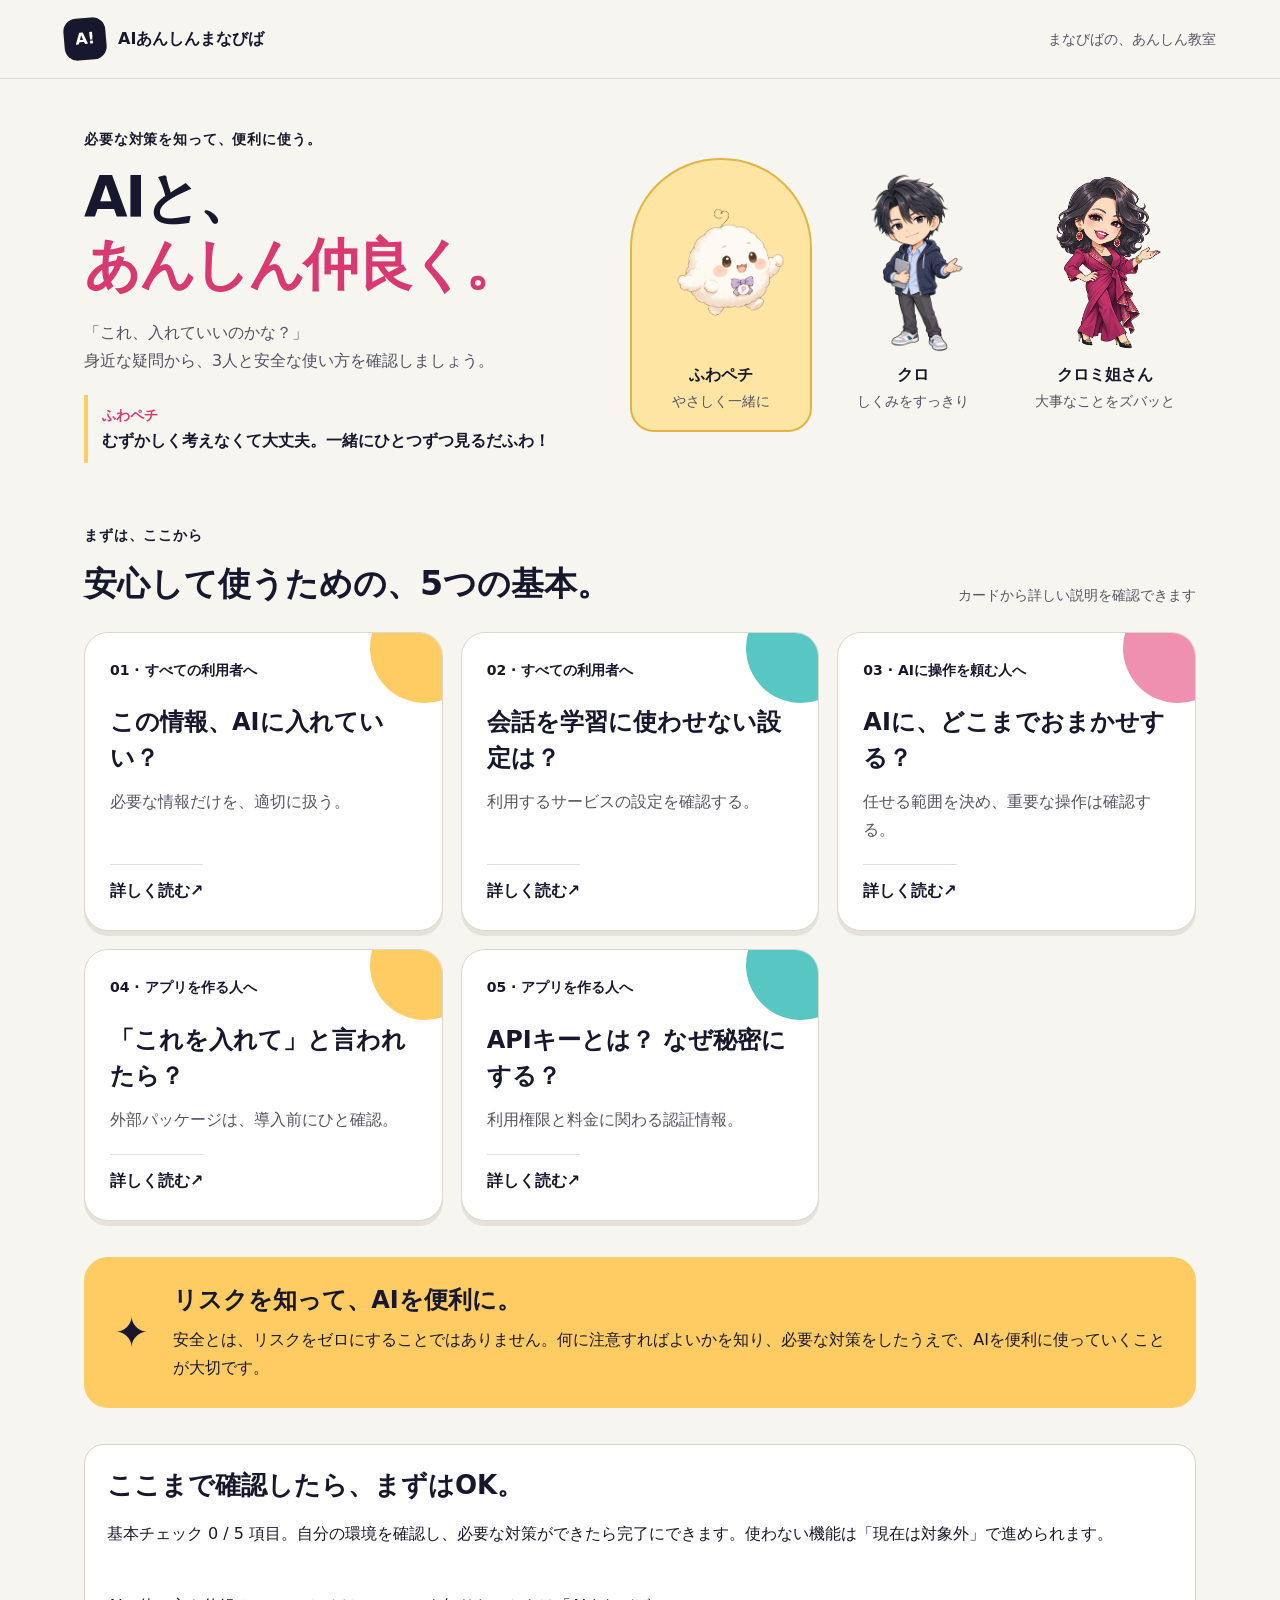
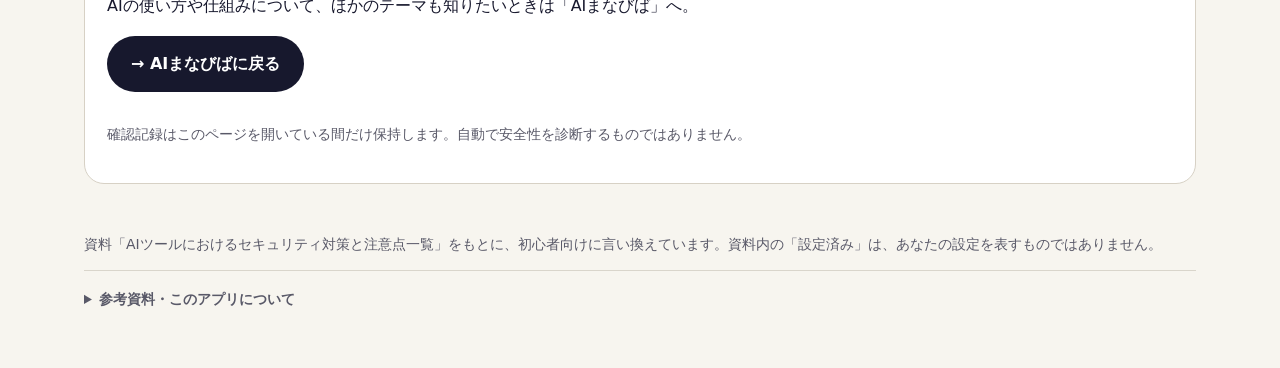
==== commit 4be48ff4: "Show AI Manabiba navigation button before completing checks" ====
--- a/security/index.html
+++ b/security/index.html
@@ -3,6 +3,5 @@
 <main><section class="welcome"><div><p class="eyebrow">必要な対策を知って、便利に使う。</p><h1>AIと、<br><em>あんしん仲良く。</em></h1><p class="lead">「これ、入れていいのかな？」<br>身近な疑問から、3人と安全な使い方を確認しましょう。</p><div class="bubble" id="greeting" aria-live="polite"></div></div><div class="guides" aria-label="案内役を選ぶ"><button data-guide="pechi" aria-pressed="true"><img src="assets/pechi.png" alt=""><strong>ふわペチ</strong><span>やさしく一緒に</span></button><button data-guide="kuro" aria-pressed="false"><img src="assets/kuro.png" alt=""><strong>クロ</strong><span>しくみをすっきり</span></button><button data-guide="kuromi" aria-pressed="false"><img src="assets/kuromi.png" alt=""><strong>クロミ姐さん</strong><span>大事なことをズバッと</span></button></div></section>
 <section class="lesson-section" aria-labelledby="lessonTitle"><div class="section-head"><div><p class="eyebrow">まずは、ここから</p><h2 id="lessonTitle">安心して使うための、5つの基本。</h2></div><span>カードから詳しい説明を確認できます</span></div><div class="grid" id="cards"></div></section>
 <aside class="promise"><span aria-hidden="true">✦</span><div><h2>リスクを知って、AIを便利に。</h2><p>安全とは、リスクをゼロにすることではありません。何に注意すればよいかを知り、必要な対策をしたうえで、AIを便利に使っていくことが大切です。</p></div></aside>
-<section class="completion" aria-labelledby="completionTitle"><h2 id="completionTitle">ここまで確認したら、まずはOK。</h2><p id="completionText" role="status"></p><div id="manabibaReturn" hidden><p><strong>基本チェック、おつかれさまでした。</strong><br>AIの使い方や仕組みについて、ほかのテーマも知りたいときは「AIまなびば」へ。</p><a class="primary" style="display:inline-block;width:auto;text-decoration:none;margin:0 0 16px" href="https://ai-manabiba.mighty-eagle-3157.chatgpt.site"><strong>→ AIまなびばに戻る</strong></a></div><p>確認記録はこのページを開いている間だけ保持します。自動で安全性を診断するものではありません。</p></section><footer><p>資料「AIツールにおけるセキュリティ対策と注意点一覧」をもとに、初心者向けに言い換えています。資料内の「設定済み」は、あなたの設定を表すものではありません。</p><details><summary>参考資料・このアプリについて</summary><p>学習設定／入力情報の工夫／追加プログラムの安全確認／APIキーの保護／AIに渡す権限、の5項目を扱います。</p><a href="https://www.ipa.go.jp/digital/ai/security/ai_security_tips.html" target="_blank" rel="noopener noreferrer">IPA：AI利用者のためのセキュリティ豆知識 ↗</a><p>設定手順の公式案内（2026年9月27日確認・主に個人向けアカウント）：</p><p><a href="https://help.openai.com/en/articles/7730893-data-controls-in-chatgpt" target="_blank" rel="noopener noreferrer">ChatGPT：データコントロール</a><br><a href="https://support.google.com/gemini/answer/13278892?hl=ja&amp;co=GENIE.Platform%3DDesktop" target="_blank" rel="noopener noreferrer">Gemini：アクティビティの管理</a><br><a href="https://privacy.claude.com/en/articles/12109829-how-do-i-change-my-model-improvement-privacy-settings" target="_blank" rel="noopener noreferrer">Claude：モデル改善のプライバシー設定</a></p><p><a href="https://x.ai/legal/faq" target="_blank" rel="noopener noreferrer">Grok：データの利用設定</a><br><a href="https://github.com/AikidoSec/safe-chain" target="_blank" rel="noopener noreferrer">Aikido Safe Chain：公式導入案内</a><br><a href="https://docs.github.com/en/code-security/concepts/secret-security/push-protection" target="_blank" rel="noopener noreferrer">GitHub：Push protection</a><br><a href="https://vercel.com/docs/environment-variables" target="_blank" rel="noopener noreferrer">Vercel：環境変数</a><br><a href="https://docs.netlify.com/build/configure-builds/environment-variables/" target="_blank" rel="noopener noreferrer">Netlify：環境変数</a></p><p>このアプリは、AIサービスの設定確認や安全性の判定を行いません。練習は例文だけを使い、個人情報を入力する欄はありません。2026年9月27日作成。</p></details></footer></main>
+<section class="completion" aria-labelledby="completionTitle"><h2 id="completionTitle">ここまで確認したら、まずはOK。</h2><p id="completionText" role="status"></p><div id="manabibaReturn"><p><strong id="completionThanks" hidden>基本チェック、おつかれさまでした。</strong><br>AIの使い方や仕組みについて、ほかのテーマも知りたいときは「AIまなびば」へ。</p><a class="primary" style="display:inline-block;width:auto;text-decoration:none;margin:0 0 16px" href="https://ai-manabiba.mighty-eagle-3157.chatgpt.site"><strong>→ AIまなびばに戻る</strong></a></div><p>確認記録はこのページを開いている間だけ保持します。自動で安全性を診断するものではありません。</p></section><footer><p>資料「AIツールにおけるセキュリティ対策と注意点一覧」をもとに、初心者向けに言い換えています。資料内の「設定済み」は、あなたの設定を表すものではありません。</p><details><summary>参考資料・このアプリについて</summary><p>学習設定／入力情報の工夫／追加プログラムの安全確認／APIキーの保護／AIに渡す権限、の5項目を扱います。</p><a href="https://www.ipa.go.jp/digital/ai/security/ai_security_tips.html" target="_blank" rel="noopener noreferrer">IPA：AI利用者のためのセキュリティ豆知識 ↗</a><p>設定手順の公式案内（2026年9月27日確認・主に個人向けアカウント）：</p><p><a href="https://help.openai.com/en/articles/7730893-data-controls-in-chatgpt" target="_blank" rel="noopener noreferrer">ChatGPT：データコントロール</a><br><a href="https://support.google.com/gemini/answer/13278892?hl=ja&amp;co=GENIE.Platform%3DDesktop" target="_blank" rel="noopener noreferrer">Gemini：アクティビティの管理</a><br><a href="https://privacy.claude.com/en/articles/12109829-how-do-i-change-my-model-improvement-privacy-settings" target="_blank" rel="noopener noreferrer">Claude：モデル改善のプライバシー設定</a></p><p><a href="https://x.ai/legal/faq" target="_blank" rel="noopener noreferrer">Grok：データの利用設定</a><br><a href="https://github.com/AikidoSec/safe-chain" target="_blank" rel="noopener noreferrer">Aikido Safe Chain：公式導入案内</a><br><a href="https://docs.github.com/en/code-security/concepts/secret-security/push-protection" target="_blank" rel="noopener noreferrer">GitHub：Push protection</a><br><a href="https://vercel.com/docs/environment-variables" target="_blank" rel="noopener noreferrer">Vercel：環境変数</a><br><a href="https://docs.netlify.com/build/configure-builds/environment-variables/" target="_blank" rel="noopener noreferrer">Netlify：環境変数</a></p><p>このアプリは、AIサービスの設定確認や安全性の判定を行いません。練習は例文だけを使い、個人情報を入力する欄はありません。2026年9月27日作成。</p></details></footer></main>
 <dialog id="lesson" aria-labelledby="dialogTitle"><div class="dialog-top"><span id="lessonLabel"></span><button id="close" aria-label="閉じる">×</button></div><div class="dialog-body"><h2 id="dialogTitle"></h2><div class="mentor"><img id="mentorImage" alt=""><p id="mentorLine"></p></div><p id="explanation"></p><div class="example"><strong>たとえば、こんなふうに</strong><p id="example"></p></div><div class="action"><strong>確認・対応すること</strong><p id="action"></p></div><details><summary>もう少し知りたい</summary><p id="more"></p></details><section class="quiz"><h3>理解を確認</h3><p id="question"></p><div id="answers"></div><p id="feedback" role="status"></p></section><section class="basic-check"><h3>自分の環境を確認する</h3><p>下の項目を確認 → 必要なら設定・対策 → 基本チェック完了。読んだだけではなく、ご自身の環境で確認できた項目にチェックしてください。</p><div id="checklist"></div></section><button id="finish" class="primary" disabled>基本チェック完了。カードに戻る</button><button id="skip" class="secondary">現在はこの機能を使わない（対象外）</button></div></dialog><script src="app.js"></script></body></html>
-
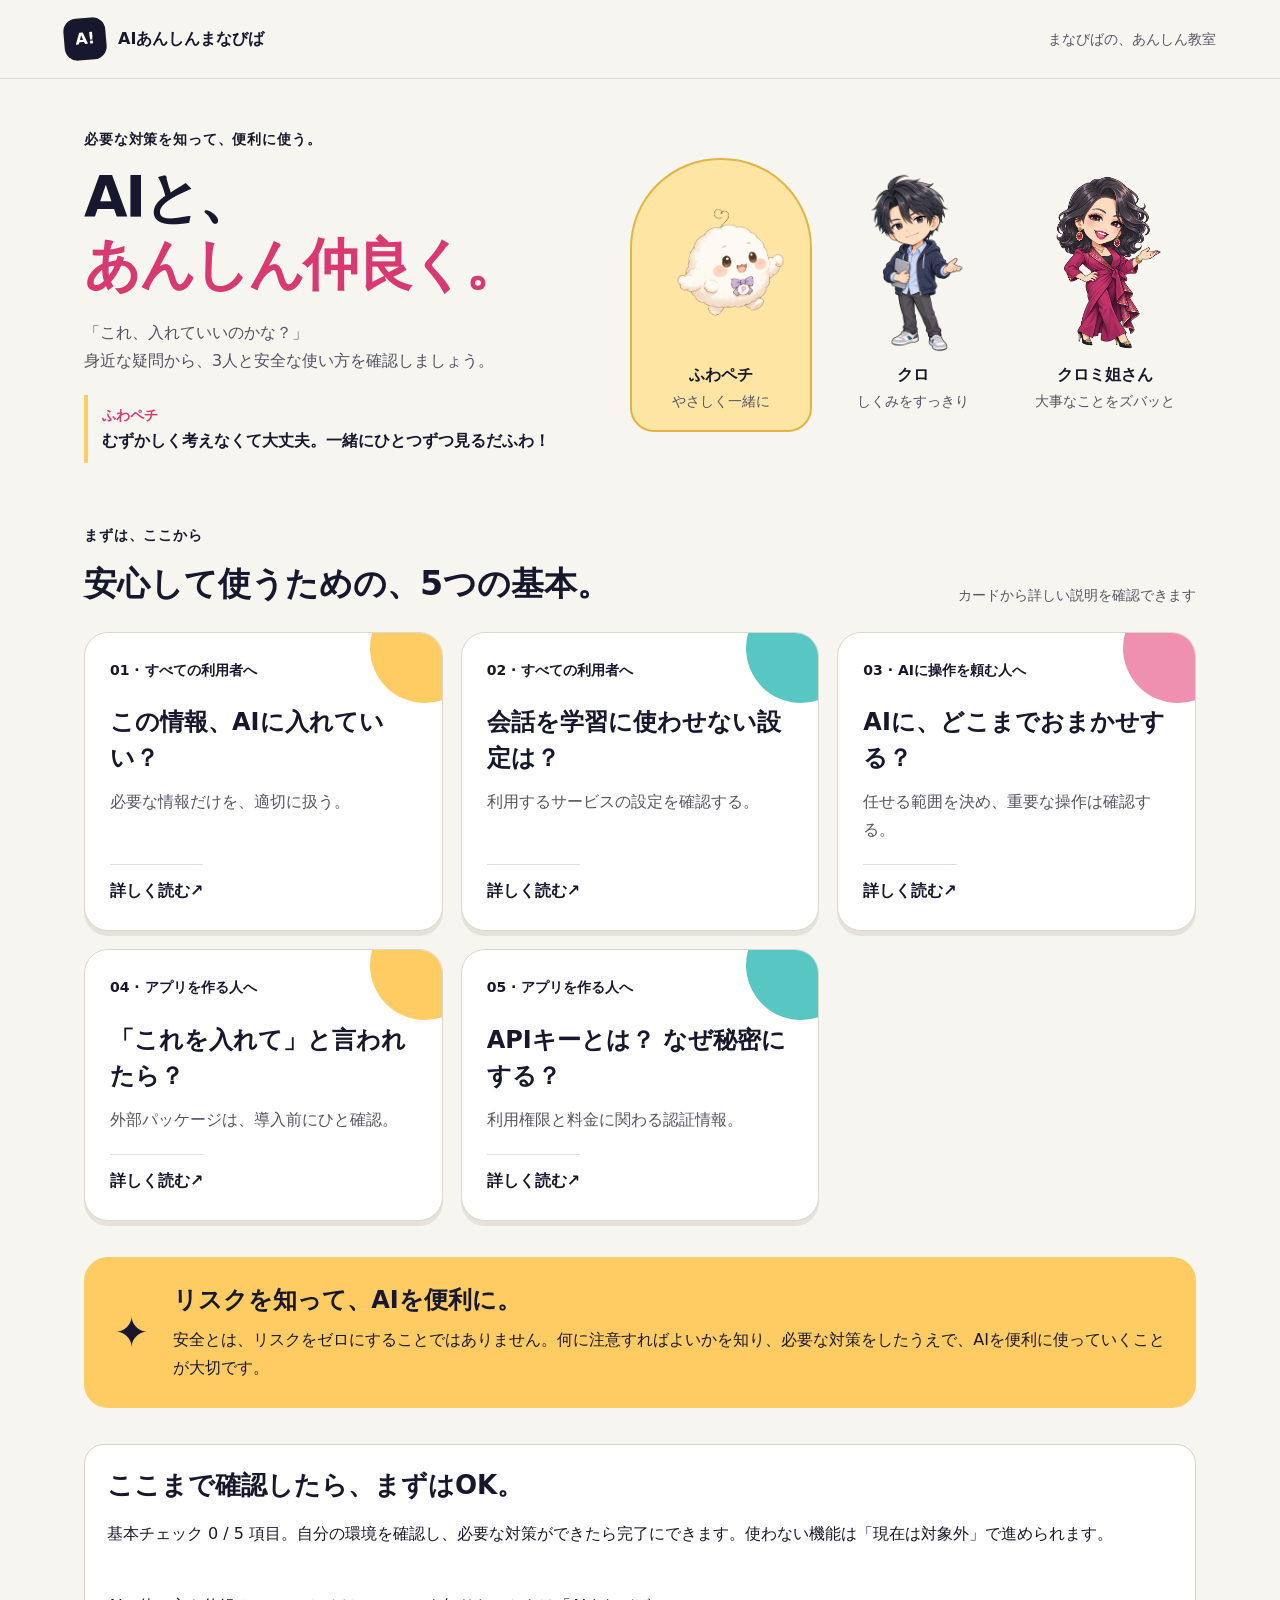
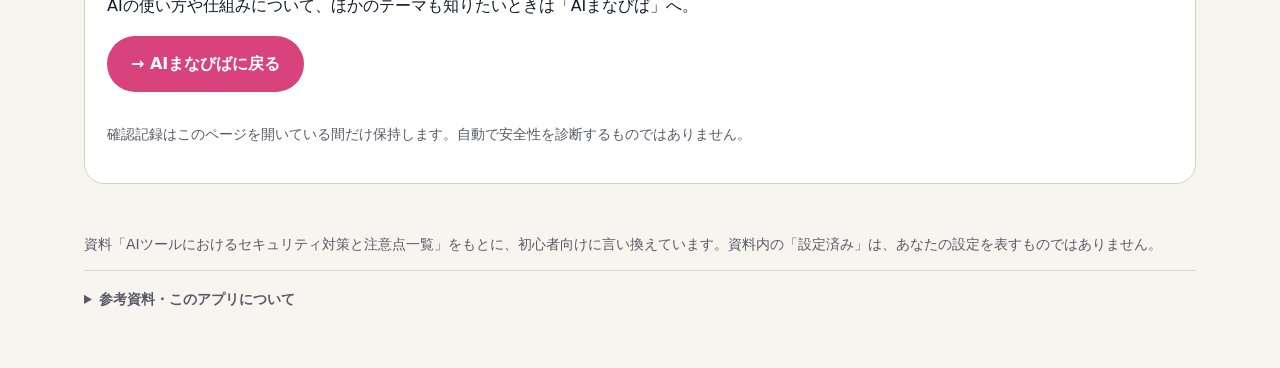
==== commit f45c6bd9: "Match Manabiba return button pink color" ====
--- a/security/index.html
+++ b/security/index.html
@@ -3,5 +3,5 @@
 <main><section class="welcome"><div><p class="eyebrow">必要な対策を知って、便利に使う。</p><h1>AIと、<br><em>あんしん仲良く。</em></h1><p class="lead">「これ、入れていいのかな？」<br>身近な疑問から、3人と安全な使い方を確認しましょう。</p><div class="bubble" id="greeting" aria-live="polite"></div></div><div class="guides" aria-label="案内役を選ぶ"><button data-guide="pechi" aria-pressed="true"><img src="assets/pechi.png" alt=""><strong>ふわペチ</strong><span>やさしく一緒に</span></button><button data-guide="kuro" aria-pressed="false"><img src="assets/kuro.png" alt=""><strong>クロ</strong><span>しくみをすっきり</span></button><button data-guide="kuromi" aria-pressed="false"><img src="assets/kuromi.png" alt=""><strong>クロミ姐さん</strong><span>大事なことをズバッと</span></button></div></section>
 <section class="lesson-section" aria-labelledby="lessonTitle"><div class="section-head"><div><p class="eyebrow">まずは、ここから</p><h2 id="lessonTitle">安心して使うための、5つの基本。</h2></div><span>カードから詳しい説明を確認できます</span></div><div class="grid" id="cards"></div></section>
 <aside class="promise"><span aria-hidden="true">✦</span><div><h2>リスクを知って、AIを便利に。</h2><p>安全とは、リスクをゼロにすることではありません。何に注意すればよいかを知り、必要な対策をしたうえで、AIを便利に使っていくことが大切です。</p></div></aside>
-<section class="completion" aria-labelledby="completionTitle"><h2 id="completionTitle">ここまで確認したら、まずはOK。</h2><p id="completionText" role="status"></p><div id="manabibaReturn"><p><strong id="completionThanks" hidden>基本チェック、おつかれさまでした。</strong><br>AIの使い方や仕組みについて、ほかのテーマも知りたいときは「AIまなびば」へ。</p><a class="primary" style="display:inline-block;width:auto;text-decoration:none;margin:0 0 16px" href="https://ai-manabiba.mighty-eagle-3157.chatgpt.site"><strong>→ AIまなびばに戻る</strong></a></div><p>確認記録はこのページを開いている間だけ保持します。自動で安全性を診断するものではありません。</p></section><footer><p>資料「AIツールにおけるセキュリティ対策と注意点一覧」をもとに、初心者向けに言い換えています。資料内の「設定済み」は、あなたの設定を表すものではありません。</p><details><summary>参考資料・このアプリについて</summary><p>学習設定／入力情報の工夫／追加プログラムの安全確認／APIキーの保護／AIに渡す権限、の5項目を扱います。</p><a href="https://www.ipa.go.jp/digital/ai/security/ai_security_tips.html" target="_blank" rel="noopener noreferrer">IPA：AI利用者のためのセキュリティ豆知識 ↗</a><p>設定手順の公式案内（2026年9月27日確認・主に個人向けアカウント）：</p><p><a href="https://help.openai.com/en/articles/7730893-data-controls-in-chatgpt" target="_blank" rel="noopener noreferrer">ChatGPT：データコントロール</a><br><a href="https://support.google.com/gemini/answer/13278892?hl=ja&amp;co=GENIE.Platform%3DDesktop" target="_blank" rel="noopener noreferrer">Gemini：アクティビティの管理</a><br><a href="https://privacy.claude.com/en/articles/12109829-how-do-i-change-my-model-improvement-privacy-settings" target="_blank" rel="noopener noreferrer">Claude：モデル改善のプライバシー設定</a></p><p><a href="https://x.ai/legal/faq" target="_blank" rel="noopener noreferrer">Grok：データの利用設定</a><br><a href="https://github.com/AikidoSec/safe-chain" target="_blank" rel="noopener noreferrer">Aikido Safe Chain：公式導入案内</a><br><a href="https://docs.github.com/en/code-security/concepts/secret-security/push-protection" target="_blank" rel="noopener noreferrer">GitHub：Push protection</a><br><a href="https://vercel.com/docs/environment-variables" target="_blank" rel="noopener noreferrer">Vercel：環境変数</a><br><a href="https://docs.netlify.com/build/configure-builds/environment-variables/" target="_blank" rel="noopener noreferrer">Netlify：環境変数</a></p><p>このアプリは、AIサービスの設定確認や安全性の判定を行いません。練習は例文だけを使い、個人情報を入力する欄はありません。2026年9月27日作成。</p></details></footer></main>
+<section class="completion" aria-labelledby="completionTitle"><h2 id="completionTitle">ここまで確認したら、まずはOK。</h2><p id="completionText" role="status"></p><div id="manabibaReturn"><p><strong id="completionThanks" hidden>基本チェック、おつかれさまでした。</strong><br>AIの使い方や仕組みについて、ほかのテーマも知りたいときは「AIまなびば」へ。</p><a class="primary" style="display:inline-block;width:auto;text-decoration:none;margin:0 0 16px;background:#d9437c;color:#fff" href="https://ai-manabiba.mighty-eagle-3157.chatgpt.site"><strong>→ AIまなびばに戻る</strong></a></div><p>確認記録はこのページを開いている間だけ保持します。自動で安全性を診断するものではありません。</p></section><footer><p>資料「AIツールにおけるセキュリティ対策と注意点一覧」をもとに、初心者向けに言い換えています。資料内の「設定済み」は、あなたの設定を表すものではありません。</p><details><summary>参考資料・このアプリについて</summary><p>学習設定／入力情報の工夫／追加プログラムの安全確認／APIキーの保護／AIに渡す権限、の5項目を扱います。</p><a href="https://www.ipa.go.jp/digital/ai/security/ai_security_tips.html" target="_blank" rel="noopener noreferrer">IPA：AI利用者のためのセキュリティ豆知識 ↗</a><p>設定手順の公式案内（2026年9月27日確認・主に個人向けアカウント）：</p><p><a href="https://help.openai.com/en/articles/7730893-data-controls-in-chatgpt" target="_blank" rel="noopener noreferrer">ChatGPT：データコントロール</a><br><a href="https://support.google.com/gemini/answer/13278892?hl=ja&amp;co=GENIE.Platform%3DDesktop" target="_blank" rel="noopener noreferrer">Gemini：アクティビティの管理</a><br><a href="https://privacy.claude.com/en/articles/12109829-how-do-i-change-my-model-improvement-privacy-settings" target="_blank" rel="noopener noreferrer">Claude：モデル改善のプライバシー設定</a></p><p><a href="https://x.ai/legal/faq" target="_blank" rel="noopener noreferrer">Grok：データの利用設定</a><br><a href="https://github.com/AikidoSec/safe-chain" target="_blank" rel="noopener noreferrer">Aikido Safe Chain：公式導入案内</a><br><a href="https://docs.github.com/en/code-security/concepts/secret-security/push-protection" target="_blank" rel="noopener noreferrer">GitHub：Push protection</a><br><a href="https://vercel.com/docs/environment-variables" target="_blank" rel="noopener noreferrer">Vercel：環境変数</a><br><a href="https://docs.netlify.com/build/configure-builds/environment-variables/" target="_blank" rel="noopener noreferrer">Netlify：環境変数</a></p><p>このアプリは、AIサービスの設定確認や安全性の判定を行いません。練習は例文だけを使い、個人情報を入力する欄はありません。2026年9月27日作成。</p></details></footer></main>
 <dialog id="lesson" aria-labelledby="dialogTitle"><div class="dialog-top"><span id="lessonLabel"></span><button id="close" aria-label="閉じる">×</button></div><div class="dialog-body"><h2 id="dialogTitle"></h2><div class="mentor"><img id="mentorImage" alt=""><p id="mentorLine"></p></div><p id="explanation"></p><div class="example"><strong>たとえば、こんなふうに</strong><p id="example"></p></div><div class="action"><strong>確認・対応すること</strong><p id="action"></p></div><details><summary>もう少し知りたい</summary><p id="more"></p></details><section class="quiz"><h3>理解を確認</h3><p id="question"></p><div id="answers"></div><p id="feedback" role="status"></p></section><section class="basic-check"><h3>自分の環境を確認する</h3><p>下の項目を確認 → 必要なら設定・対策 → 基本チェック完了。読んだだけではなく、ご自身の環境で確認できた項目にチェックしてください。</p><div id="checklist"></div></section><button id="finish" class="primary" disabled>基本チェック完了。カードに戻る</button><button id="skip" class="secondary">現在はこの機能を使わない（対象外）</button></div></dialog><script src="app.js"></script></body></html>
